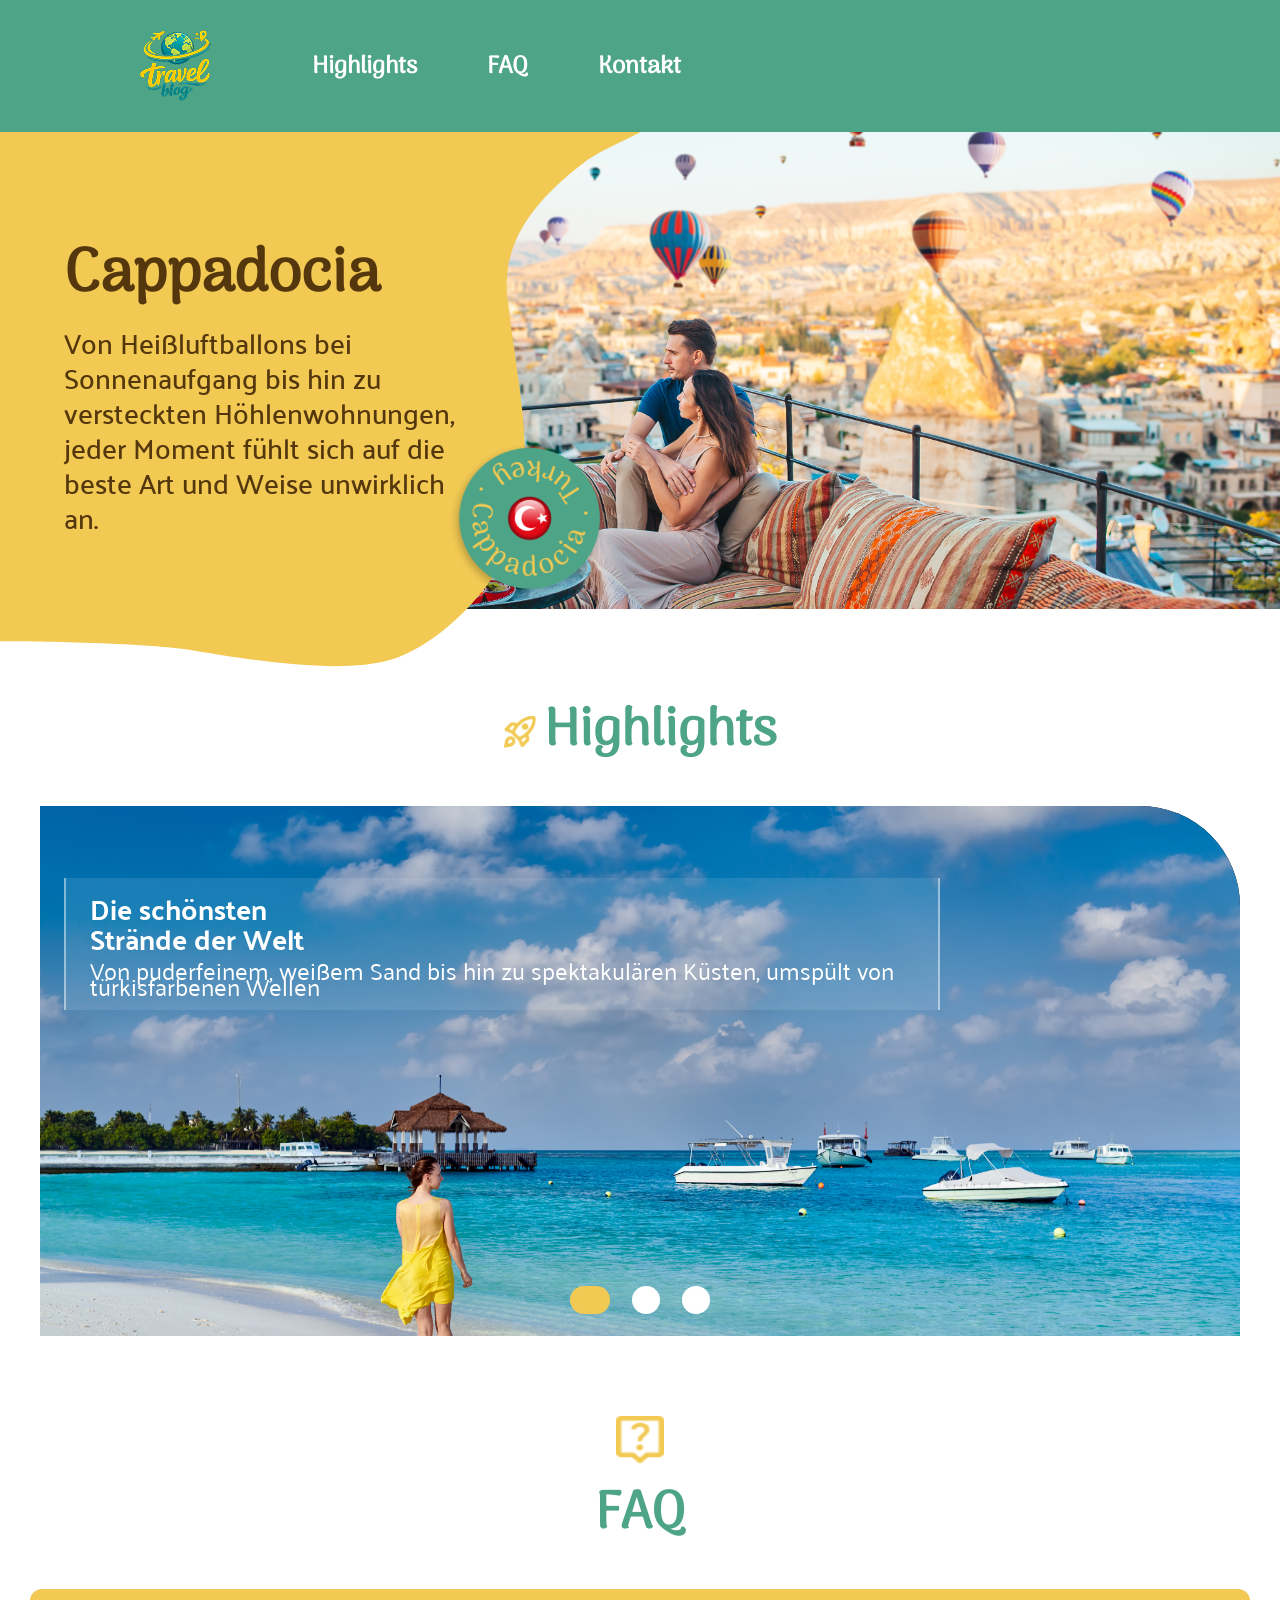
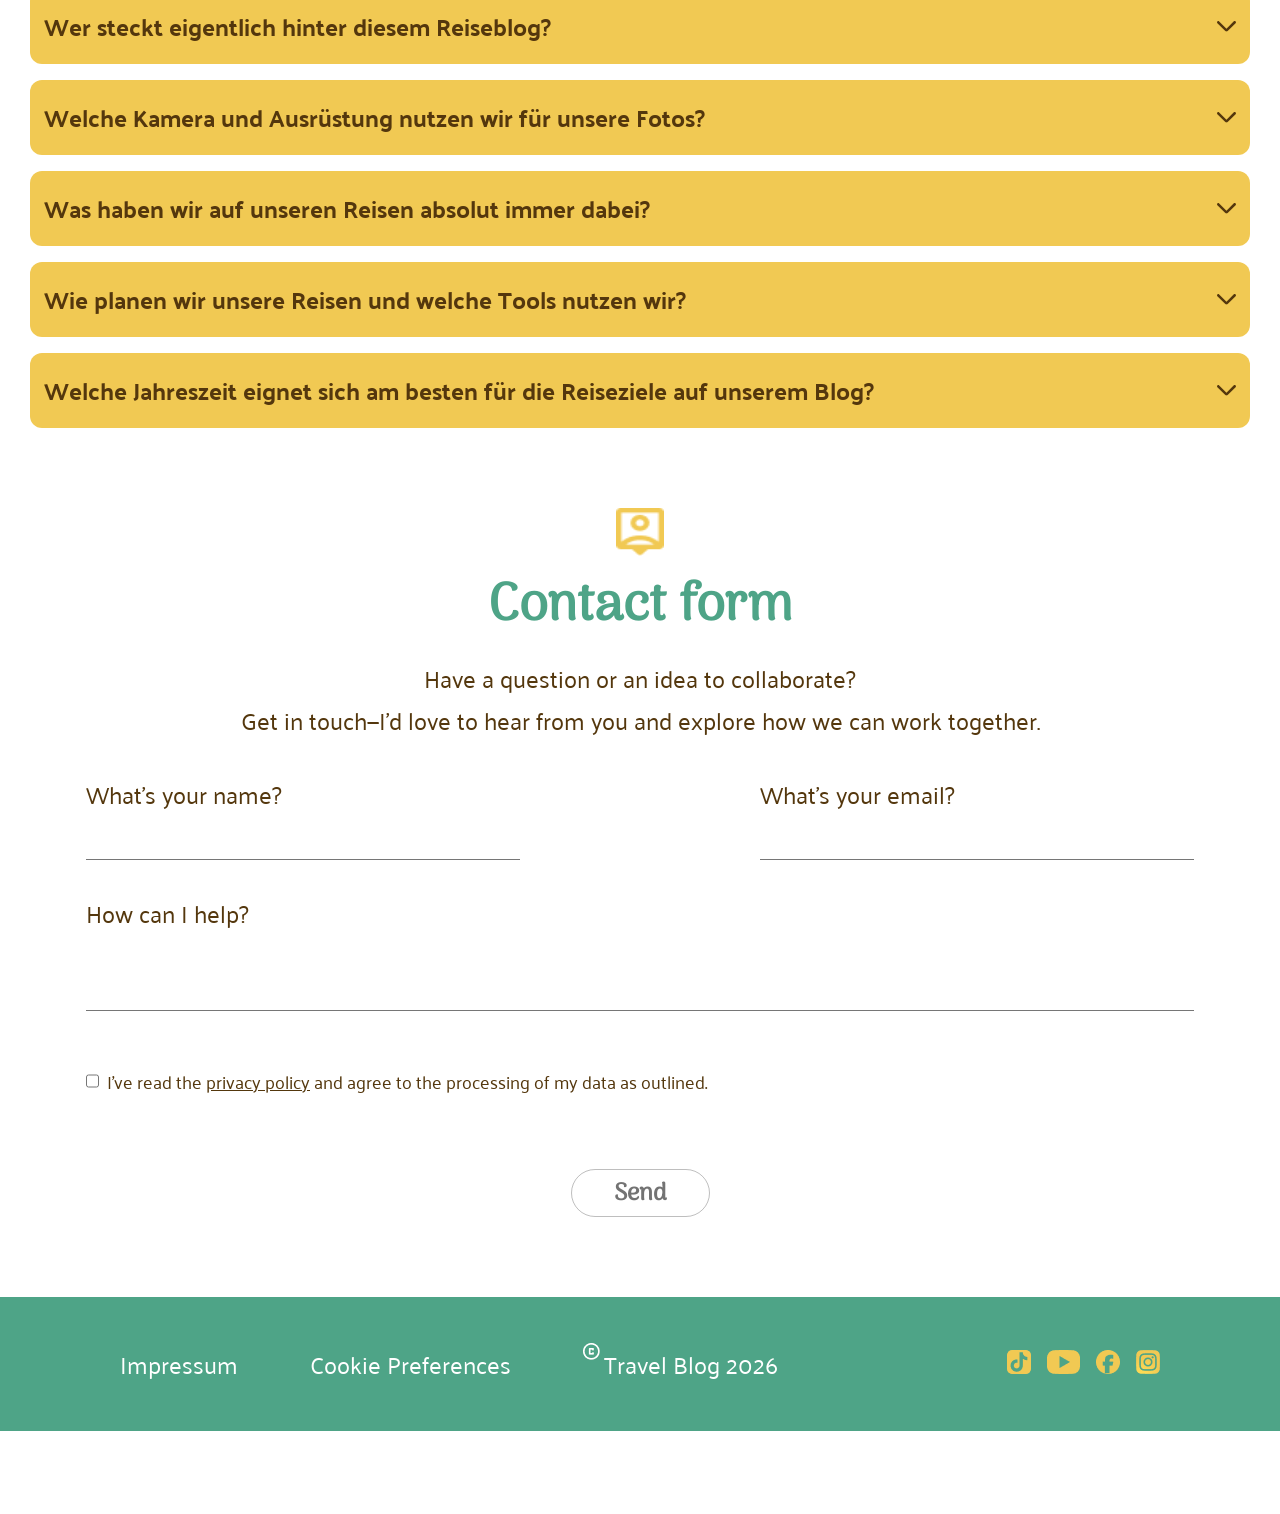
==== html/index.html @ 1828c430 "refactor footer impressum" ====
<!doctype html>
<html lang="de">
    <head>
        <meta charset="UTF-8" />
        <meta name="viewport" content="width=device-width, initial-scale=1.0" />
        <title>Reiseblog</title>
        <link
            rel="shortcut icon"
            href="../assets/icons/logo.png"
            type="image/x-icon"
        />
        <link rel="stylesheet" href="../css/variablen.css" />
        <link rel="stylesheet" href="../css/fonts.css" />
        <link rel="stylesheet" href="../css/landingpage/header.css" />
        <link rel="stylesheet" href="../css/landingpage/landingscreen.css" />
        <link rel="stylesheet" href="../css/landingpage/highlights.css" />
        <link rel="stylesheet" href="../css/landingpage/faq.css" />
        <link rel="stylesheet" href="../css/landingpage/conatctform.css" />
        <link rel="stylesheet" href="../css/landingpage/footer.css" />
        <link rel="stylesheet" href="../css/navbar.css" />
        <link rel="stylesheet" href="../css/style.css" />
    </head>

    <body>
        <header id="header">
            <a href="./index.html"><img src="../assets/icons/logo.png" alt="Travel Blog Logo" /></a>
            <div class="nav-header">
                <ul>
                    <li>
                        <a class="nav-highlight" href="#highlights"
                            >Highlights</a
                        >
                        <img
                            class="hover-highlights"
                            src="../assets/icons/header/hover-highlights.svg"
                            alt="Hover Highlights"
                        />
                    </li>
                    <li>
                        <a class="nav-faq" href="#faqs">FAQ</a>
                        <img
                            class="hover-faq"
                            src="../assets/icons/header/hover-faq.svg"
                            alt="Hover FAQ"
                        />
                    </li>
                    <li>
                        <a class="nav-contact" href="#contactform">Kontakt</a>
                        <img
                            class="hover-contact"
                            src="../assets/icons/header/hover-contact.svg"
                            alt="Hover Contact"
                        />
                    </li>
                </ul>
            </div>
        </header>
        <section class="landing-section">
            <div class="hero-section">
                <div class="hero-text">
                    <h1>Cappadocia</h1>
                    <p>
                        Von Heißluftballons bei Sonnenaufgang bis hin zu
                        versteckten Höhlenwohnungen, jeder Moment fühlt sich auf
                        die beste Art und Weise unwirklich an.
                    </p>
                </div>
                <img
                    src="../assets/img/landingscreen/landingscreen-circle.png"
                    alt="Destination Circle"
                />
            </div>
        </section>
        <main class="content">
            <section class="highlights" id="highlights">
                <div class="highlights-h2">
                    <img
                        src="../assets/icons/h2-icons/h2-icon-rocket.png"
                        alt="rocket"
                    />
                    <h2>Highlights</h2>
                </div>
                <div class="slider-a">
                    <input
                        class="radio-button"
                        id="option1"
                        type="radio"
                        name="slider"
                        value="one"
                        checked
                    />
                    <input
                        class="radio-button"
                        type="radio"
                        name="slider"
                        value="two"
                    />
                    <input
                        class="radio-button"
                        type="radio"
                        name="slider"
                        value="three"
                    />

                    <div class="slider-a-wrapper">
                        <a
                            class="slider-a-element element-one"
                            href="./moritz-blog.html"
                        >
                            <div class="slide-content">
                                <h3>
                                    Die schönsten <br />
                                    Strände der Welt
                                </h3>
                                <p>
                                    Von puderfeinem, weißem Sand bis hin zu
                                    spektakulären Küsten, umspült von
                                    türkisfarbenen Wellen
                                </p>
                            </div>
                        </a>
                        <a
                            class="slider-a-element element-two"
                            href="./jeremy-blog.html"
                        >
                            <div class="slide-content">
                                <h3>Schlemmer Eldorado Osaka</h3>
                                <p>
                                    Von dampfenden Garküchen am Dotonbori-Kanal
                                    bis zur lockeren Herzlichkeit der Menschen
                                    in Kansai
                                </p>
                            </div>
                        </a>
                        <a
                            class="slider-a-element element-three"
                            href="./sophia-blog.html"
                        >
                            <div class="slide-content">
                                <h3>Megametropole Tokio</h3>
                                <p>
                                    Von neonbeleuchteten Wolkenkratzern bis zu
                                    stillen, alten Schreinen in grünen Parks.
                                </p>
                            </div>
                        </a>
                    </div>
                </div>
            </section>
            <section class="faq-section" id="faqs">
                <div class="headline">
                    <img
                        src="../assets/icons/h2-icons/h2-icon-faq.png"
                        alt="FAQ Icon"
                    />
                    <h2>FAQ</h2>
                </div>
                <div class="questions">
                    <details>
                        <summary>
                            <span>
                                Wer steckt eigentlich hinter diesem Reiseblog?
                            </span>
                            <img
                                src="../assets/icons/faq/faq_arrow.svg"
                                alt="arrow_down"
                            />
                        </summary>
                        <p>
                            Wir sind ein dreiköpfiges Team aus reisebegeisterten
                            Freunden. Auf diesem Blog teilen wir unsere
                            gemeinsamen Abenteuer, Erfahrungen und Geheimtipps
                            aus aller Welt mit euch.
                        </p>
                    </details>
                    <details>
                        <summary>
                            <span>
                                Welche Kamera und Ausrüstung nutzen wir für
                                unsere Fotos?
                            </span>
                            <img
                                src="../assets/icons/faq/faq_arrow.svg"
                                alt="arrow_down"
                            />
                        </summary>
                        <p>
                            Wir fotografieren meistens mit einer kompakten,
                            spiegellosen Systemkamera und unseren Smartphones.
                            Um Gewicht zu sparen, haben wir immer nur ein
                            leichtes Allround-Objektiv und ein flexibles
                            Reisestativ im Gepäck.
                        </p>
                    </details>
                    <details>
                        <summary>
                            <span>
                                Was haben wir auf unseren Reisen absolut immer
                                dabei?
                            </span>
                            <img
                                src="../assets/icons/faq/faq_arrow.svg"
                                alt="arrow_down"
                            />
                        </summary>
                        <p>
                            Neben unseren Pässen dürfen drei Dinge niemals
                            fehlen: Eine leistungsstarke Powerbank für lange
                            Tage, ein universeller Reiseadapter und natürlich
                            eine Trinkflasche.
                        </p>
                    </details>
                    <details>
                        <summary>
                            <span>
                                Wie planen wir unsere Reisen und welche Tools
                                nutzen wir?
                            </span>
                            <img
                                src="../assets/icons/faq/faq_arrow.svg"
                                alt="arrow_down"
                            />
                        </summary>
                        <p>
                            Die Routenplanung machen wir meistens kollaborativ
                            über digitale Karten wie Google My Maps. Für
                            Unterkünfte, Flüge und Transport nutzen wir Apps wie
                            Booking, Skyscanner und lokale ÖPNV-Planer, um
                            flexibel zu bleiben.
                        </p>
                    </details>
                    <details>
                        <summary>
                            <span>
                                Welche Jahreszeit eignet sich am besten für die
                                Reiseziele auf unserem Blog?
                            </span>
                            <img
                                src="../assets/icons/faq/faq_arrow.svg"
                                alt="arrow_down"
                            />
                        </summary>
                        <p>
                            Da wir am liebsten in der Nebensaison reisen,
                            empfehlen wir oft den Frühling oder Herbst. So
                            umgehen wir die extremen Touristenströme und das
                            Wetter ist meistens perfekt für Erkundungen zu Fuß.
                        </p>
                    </details>
                </div>
            </section>
            <section class="contactform" id="contactform">
                <div class="headline">
                    <img
                        src="../assets/icons/h2-icons/h2-icon-form.png"
                        alt="Form Icon"
                    />
                    <h2>Contact form</h2>
                    <p>Have a question or an idea to collaborate? <br>
                    Get in touch—I’d love to hear from you and explore how we can work together.</p>
                </div>
                <form action="../html/form-submit.html" class="contactform-form">
                    <div class="contactform-labelrow">
                        <div class="contactform-label-input">
                            <label class="contactform-label" for="name"
                                >What's your name?</label
                            >
                            <input
                                type="text"
                                id="name"
                                name="name"
                                class="contactform-input"
                            />
                        </div>
                        <div class="contactform-label-input">
                            <label class="contactform-label" for="email"
                                >What's your email?</label
                            >
                            <input
                                type="text"
                                id="email"
                                name="email"
                                class="contactform-input"
                            />
                        </div>
                    </div>
                    <label class="contactform-label" for="help"
                        >How can I help?</label
                    >
                    <input
                        type="text"
                        id="help"
                        name="help"
                        class="contactform-input"
                    />
                    <div class="contactform-privacypolicy">
                        <input type="checkbox" id="privacypolicy-check" />
                        <label for="checkprivacypolicy"
                            >I've read the
                            <a
                                href="https://de.wikipedia.org/wiki/Datenschutz-Grundverordnung"
                                >privacy policy</a
                            >
                            and agree to the processing of my data as
                            outlined.</label
                        >
                    </div>
                    <button type="submit">
                        <p>Send</p>
                    </button>
                </form>
            </section>
        </main>
        <footer>
            <div class="footer-text">
                <a href="./imprint.html">Impressum</a>
                <p>Cookie Preferences</p>
                <div>
                    <img
                        src="../assets/icons/footer/footer-copyright.png"
                        alt="copyright"
                    />
                    <p>Travel Blog 2026</p>
                </div>
            </div>
            <div class="footer-icons">
                <a href="https://www.tiktok.com" target="_blank">
                    <img
                        src="../assets/icons/footer/footer-tiktok.png"
                        alt="tiktok"
                    />
                </a>

                <a href="https://www.youtube.com" target="_blank">
                    <img
                        src="../assets/icons/footer/footer-youtube.png"
                        alt="youtube"
                    />
                </a>

                <a href="https://www.facebook.com" target="_blank">
                    <img
                        src="../assets/icons/footer/footer-facebook.png"
                        alt="facebook"
                    />
                </a>

                <a href="https://www.instagram.com" target="_blank">
                    <img
                        src="../assets/icons/footer/footer-Instagram.png"
                        alt="instagram"
                    />
                </a>
            </div>
        </footer>
        <nav>
            <a href="#header">
                <img src="../assets/icons/navbar/navbar-home.png" />
            </a>
            <a href="#highlights">
                <img src="../assets/icons/navbar/navbar-rocket_launch.png" />
            </a>
            <a href="#faqs">
                <img src="../assets/icons/navbar/navbar-help.png" />
            </a>
            <a href="#contactform">
                <img src="../assets/icons/navbar/navbar-contact.png" />
            </a>
        </nav>
    </body>
</html>
---- css/variablen.css ----
:root {
    --yellow: #f1c953;
    --green: rgba(78, 164, 135);
    --greentransparent: rgba(78, 164, 135, 0.2);
    --grey: #737373;

    --mainfontsize: clamp(16px, 2.2vw, 24px);
    --arima: "Arima";
    --pala: "Palanquin";
    --paladark: "Palanquin Dark";

    --hfontweight: 700;
    --h1fontsize: clamp(40px, 6vw, 64px);
    --h2fontsize: clamp(40px, 5vw, 52px);
}
---- css/fonts.css ----
/* arima-100 - latin */
@font-face {
  font-display: swap; /* Check https://developer.mozilla.org/en-US/docs/Web/CSS/@font-face/font-display for other options. */
  font-family: 'Arima';
  font-style: normal;
  font-weight: 100;
  src: url('../assets/fonts/neuefonts/arima-v7-latin-100.woff2') format('woff2'); /* Chrome 36+, Opera 23+, Firefox 39+, Safari 12+, iOS 10+ */
}

/* arima-200 - latin */
@font-face {
  font-display: swap; /* Check https://developer.mozilla.org/en-US/docs/Web/CSS/@font-face/font-display for other options. */
  font-family: 'Arima';
  font-style: normal;
  font-weight: 200;
  src: url('../assets/fonts/neuefonts/arima-v7-latin-200.woff2') format('woff2'); /* Chrome 36+, Opera 23+, Firefox 39+, Safari 12+, iOS 10+ */
}

/* arima-300 - latin */
@font-face {
  font-display: swap; /* Check https://developer.mozilla.org/en-US/docs/Web/CSS/@font-face/font-display for other options. */
  font-family: 'Arima';
  font-style: normal;
  font-weight: 300;
  src: url('../assets/fonts/neuefonts/arima-v7-latin-300.woff2') format('woff2'); /* Chrome 36+, Opera 23+, Firefox 39+, Safari 12+, iOS 10+ */
}

/* arima-regular - latin */
@font-face {
  font-display: swap; /* Check https://developer.mozilla.org/en-US/docs/Web/CSS/@font-face/font-display for other options. */
  font-family: 'Arima';
  font-style: normal;
  font-weight: 400;
  src: url('../assets/fonts/neuefonts/arima-v7-latin-regular.woff2') format('woff2'); /* Chrome 36+, Opera 23+, Firefox 39+, Safari 12+, iOS 10+ */
}

/* arima-500 - latin */
@font-face {
  font-display: swap; /* Check https://developer.mozilla.org/en-US/docs/Web/CSS/@font-face/font-display for other options. */
  font-family: 'Arima', sans-serif;
  font-style: normal;
  font-weight: 500;
  src: url('../assets/fonts/neuefonts/arima-v7-latin-500.woff2') format('woff2'); /* Chrome 36+, Opera 23+, Firefox 39+, Safari 12+, iOS 10+ */
}

/* arima-600 - latin */
@font-face {
  font-display: swap; /* Check https://developer.mozilla.org/en-US/docs/Web/CSS/@font-face/font-display for other options. */
  font-family: 'Arima', sans-serif;
  font-style: normal;
  font-weight: 600;
  src: url('../assets/fonts/neuefonts/arima-v7-latin-600.woff2') format('woff2'); /* Chrome 36+, Opera 23+, Firefox 39+, Safari 12+, iOS 10+ */
}

/* arima-700 - latin */
@font-face {
  font-display: swap; /* Check https://developer.mozilla.org/en-US/docs/Web/CSS/@font-face/font-display for other options. */
  font-family: 'Arima', sans-serif;
  font-style: normal;
  font-weight: 700;
  src: url('../assets/fonts/neuefonts/arima-v7-latin-700.woff2') format('woff2'); /* Chrome 36+, Opera 23+, Firefox 39+, Safari 12+, iOS 10+ */
}

/* palanquin-100 - latin */
@font-face {
  font-display: swap; /* Check https://developer.mozilla.org/en-US/docs/Web/CSS/@font-face/font-display for other options. */
  font-family: 'Palanquin';
  font-style: normal;
  font-weight: 100;
  src: url('../assets/fonts/neuefonts/palanquin-v17-latin-100.woff2') format('woff2'); /* Chrome 36+, Opera 23+, Firefox 39+, Safari 12+, iOS 10+ */
}
/* palanquin-200 - latin */
@font-face {
  font-display: swap; /* Check https://developer.mozilla.org/en-US/docs/Web/CSS/@font-face/font-display for other options. */
  font-family: 'Palanquin';
  font-style: normal;
  font-weight: 200;
  src: url('../assets/fonts/neuefonts/palanquin-v17-latin-200.woff2') format('woff2'); /* Chrome 36+, Opera 23+, Firefox 39+, Safari 12+, iOS 10+ */
}
/* palanquin-300 - latin */
@font-face {
  font-display: swap; /* Check https://developer.mozilla.org/en-US/docs/Web/CSS/@font-face/font-display for other options. */
  font-family: 'Palanquin';
  font-style: normal;
  font-weight: 300;
  src: url('../assets/fonts/neuefonts/palanquin-v17-latin-300.woff2') format('woff2'); /* Chrome 36+, Opera 23+, Firefox 39+, Safari 12+, iOS 10+ */
}
/* palanquin-regular - latin */
@font-face {
  font-display: swap; /* Check https://developer.mozilla.org/en-US/docs/Web/CSS/@font-face/font-display for other options. */
  font-family: 'Palanquin';
  font-style: normal;
  font-weight: 400;
  src: url('../assets/fonts/neuefonts/palanquin-v17-latin-regular.woff2') format('woff2'); /* Chrome 36+, Opera 23+, Firefox 39+, Safari 12+, iOS 10+ */
}
/* palanquin-500 - latin */
@font-face {
  font-display: swap; /* Check https://developer.mozilla.org/en-US/docs/Web/CSS/@font-face/font-display for other options. */
  font-family: 'Palanquin';
  font-style: normal;
  font-weight: 500;
  src: url('../assets/fonts/neuefonts/palanquin-v17-latin-500.woff2') format('woff2'); /* Chrome 36+, Opera 23+, Firefox 39+, Safari 12+, iOS 10+ */
}
/* palanquin-600 - latin */
@font-face {
  font-display: swap; /* Check https://developer.mozilla.org/en-US/docs/Web/CSS/@font-face/font-display for other options. */
  font-family: 'Palanquin';
  font-style: normal;
  font-weight: 600;
  src: url('../assets/fonts/neuefonts/palanquin-v17-latin-600.woff2') format('woff2'); /* Chrome 36+, Opera 23+, Firefox 39+, Safari 12+, iOS 10+ */
}
/* palanquin-700 - latin */
@font-face {
  font-display: swap; /* Check https://developer.mozilla.org/en-US/docs/Web/CSS/@font-face/font-display for other options. */
  font-family: 'Palanquin';
  font-style: normal;
  font-weight: 700;
  src: url('../assets/fonts/neuefonts/palanquin-v17-latin-700.woff2') format('woff2'); /* Chrome 36+, Opera 23+, Firefox 39+, Safari 12+, iOS 10+ */
}

/* palanquin-dark-regular - latin */
@font-face {
  font-display: swap; /* Check https://developer.mozilla.org/en-US/docs/Web/CSS/@font-face/font-display for other options. */
  font-family: 'Palanquin Dark';
  font-style: normal;
  font-weight: 400;
  src: url('../assets/fonts/neuefonts/palanquin-dark-v17-latin-regular.woff2') format('woff2'); /* Chrome 36+, Opera 23+, Firefox 39+, Safari 12+, iOS 10+ */
}
/* palanquin-dark-500 - latin */
@font-face {
  font-display: swap; /* Check https://developer.mozilla.org/en-US/docs/Web/CSS/@font-face/font-display for other options. */
  font-family: 'Palanquin Dark';
  font-style: normal;
  font-weight: 500;
  src: url('../assets/fonts/neuefonts/palanquin-dark-v17-latin-500.woff2') format('woff2'); /* Chrome 36+, Opera 23+, Firefox 39+, Safari 12+, iOS 10+ */
}
/* palanquin-dark-600 - latin */
@font-face {
  font-display: swap; /* Check https://developer.mozilla.org/en-US/docs/Web/CSS/@font-face/font-display for other options. */
  font-family: 'Palanquin Dark';
  font-style: normal;
  font-weight: 600;
  src: url('../assets/fonts/neuefonts/palanquin-dark-v17-latin-600.woff2') format('woff2'); /* Chrome 36+, Opera 23+, Firefox 39+, Safari 12+, iOS 10+ */
}
/* palanquin-dark-700 - latin */
@font-face {
  font-display: swap; /* Check https://developer.mozilla.org/en-US/docs/Web/CSS/@font-face/font-display for other options. */
  font-family: 'Palanquin Dark';
  font-style: normal;
  font-weight: 700;
  src: url('../assets/fonts/neuefonts/palanquin-dark-v17-latin-700.woff2') format('woff2'); /* Chrome 36+, Opera 23+, Firefox 39+, Safari 12+, iOS 10+ */
}
---- css/landingpage/header.css ----
header {
    background-color: rgba(78, 164, 135, 1);

    display: flex;
    justify-content: flex-start;
    gap: 100px;

    width: 100%;
    padding: 30px 140px;
}

header > a {
    display: contents;
}

header > img {
    width: 56px;
}

header ul {
    display: flex;
    gap: 70px;

    list-style: none;
    padding-inline-start: 0;
}

header li {
    display: flex;
    flex-direction: column;
}

header li img {
    opacity: 1;
}

.hover-highlights {
    width: 120px;
    opacity: 0;

    position: absolute;
    top: 35px;
}

.hover-faq {
    width: 60px;
    opacity: 0;

    position: absolute;
    top: 42px;
    left: 170px;
}

.hover-contact {
    width: 100px;
    opacity: 0;

    position: absolute;
    top: 38px;
    left: 280px;
}

.nav-header {
    display: flex;
    align-items: center;
    position: relative;
}

header a {
    text-decoration: none;
    font-family: var(--arima);
    font-weight: 700;
    color: white;
    font-size: 24px;
    z-index: 2;

    line-height: unset;
}

header a:active {
    color: var(--yellow);
}

header a:hover ~ img {
    opacity: 1;
}

@media screen and (min-width: 769px) {
    header img {
        width: 72px;
    }
}

@media screen and (min-width: 769px) and (max-width: 1279px) {
    header {
        padding: 20px 80px;
    }

    header img {
        width: 64px;
    }

    header a {
        font-size: 22px;
    }

    .hover-highlights {
        width: 110px;
        top: 32px;
    }

    .hover-faq {
        width: 50px;

        top: 39px;
        left: 164px;
    }

    .hover-contact {
        width: 90px;

        top: 36px;
        left: 270px;
    }
}

@media screen and (max-width: 768px) {
    .nav-header {
        display: none;
    }

    header {
        justify-content: center;

        padding: 10px 40px;
    }
}

@media screen and (min-width: 1440px) {
    header {
        padding: 30px max(140px, calc(50% - 720px));
    }
}
---- css/landingpage/landingscreen.css ----
.landing-section {
    height: calc(100dvh - 76px);
    background-image: url(../../assets/img/landingscreen/landingscreen-background-full.jpg);

    background-position: 40% center;
    background-repeat: no-repeat;
    background-size: cover;

    position: relative;
}

.hero-section {
    background-image: url(../../assets/img/landingscreen/landingscreen-background-yellow.png);

    height: calc(100dvh - 76px);
    background-position: left top;
    background-repeat: no-repeat;
    background-size: 60% 60%;
}

.hero-section > img {
    width: 160px;

    position: absolute;
    top: 30%;
    left: 15%;

    animation: circle-rotate 8s linear infinite;
}

.hero-text {
    width: 400px;

    position: absolute;
    top: 20%;
    left: 5%;
}

.hero-text h1 {
    font-size: 60px;
    font-family: var(--arima);
}

.hero-text p {
    font-size: 28px;
    font-weight: 500;
    line-height: 35px;
}

@media screen and (max-width: 999px) {
    .hero-text {
        display: none;
    }
}

@media screen and (min-width: 400px) and (max-width: 500px) {
    .hero-section {
        background-size: 50% 70%;
    }
}

@media screen and (min-width: 501px) and (max-width: 768px) {
    .hero-section {
        background-size: 50% 80%;
    }

    .hero-section > img {
        left: 25%;
        top: 40%;
    }
}

@media screen and (min-width: 769px) and (max-width: 1279px) {
    .landing-section {
        height: calc(100dvh - 104px);
    }

    .hero-section {
        background-size: 50% 90%;
        height: calc(100dvh - 104px);
    }

    .hero-section > img {
        top: 50%;
        left: 30%;
    }
}

@media screen and (min-width: 1000px) and (max-width: 1279px) {
    .hero-text {
        top: 15%;
        left: 3%;
        scale: 0.9;
        width: 300px;
    }
}

@media screen and (min-width: 1280px) {
    .landing-section {
        height: 53dvh;
    }

    .hero-section {
        height: calc(100dvh - 132px);
        background-image: url(../../assets/img/landingscreen/landingscreen-yellow-desktop.svg);
        background-size: 50%;
    }

    .hero-section > img {
        top: 65%;
        left: 35%;
    }
}

@media screen and (min-width: 1401px) {
    .landing-section {
        height: 58dvh;
    }
}

@media screen and (min-width: 1440px) {
    .landing-section {
        margin: 0px max(0px, calc(50% - 720px));
        height: 565px;
    }

    .hero-text {
        top: 115px;
    }

    .hero-section > img {
        top: 370px;
    }
}

@keyframes circle-rotate {
    from {rotate: 0deg;}
    to {rotate: 360deg;}
}
---- css/landingpage/highlights.css ----
.highlights {
  display: flex;
  flex-direction: column;
  justify-content: center;
  align-items: center;

  gap: 32px;
}

.highlights-h2 {
  display: flex;
  justify-content: center;
  align-items: center;

  gap: 8px;
}

.highlights h2 {
  color: var(--green);
  font-family: var(--arima);
  font-size: var(--h2fontsize);
  font-weight: var(--hfontweight);
}

.highlights-h2 img {
  height: 32px;
}

.slider-a {
  position: relative;

  background-color: black;

  width: 330px;
  height: 530px;
  object-fit: cover;

  display: flex;
  justify-content: center;
  align-items: flex-end;

  border-radius: 0 100px 0 0;
  gap: 22px;

  overflow: hidden;
}

.slider-a > input {
  appearance: none;

  background-color: rgba(255, 255, 255, 1);

  height: 28px;
  width: 28px;

  border-radius: 28px;

  cursor: pointer;
}

.slider-a > input:checked {
  appearance: none;

  background-color: rgba(241, 201, 83, 1);

  border-radius: 20px;
  height: 28px;
  width: 40px;

  cursor: pointer;
}

.radio-button {
  height: 28px;
  width: 28px;

  margin-bottom: 22px;
}

.slider-a input {
  z-index: 2;
}

.slider-a-wrapper {
  z-index: 1;

  width: 300%;
  height: 100%;

  position: absolute;
  display: flex;

  transition: all 1s ease-in-out;
}

.slider-a-wrapper a {
  text-decoration: none;
}

.slider-a-element {
  width: calc(100% / 3);
  height: 100%;
}

.slider-a input[value="one"]:checked ~ .slider-a-wrapper {
  transform: translateX(calc(100% / 3));
}

.slider-a input[value="two"]:checked ~ .slider-a-wrapper {
  transform: translateX(0);
}

.slider-a input[value="three"]:checked ~ .slider-a-wrapper {
  transform: translateX(calc(-100% / 3));
}

.element-one {
  background-image: url(../../assets/img/highlights/content-highlights-carousel-beach.jpg);
  background-size: cover;
  background-repeat: no-repeat;
  background-position: center;
}

.element-two {
  background-image: url(../../assets/img/highlights/content-highlights-carousel-osaka.jpg);
  background-size: cover;
  background-repeat: no-repeat;
  background-position: center;
}

.element-three {
  background-image: url(../../assets/img/highlights/content-highlights-carousel-mount.jpg);
  background-size: cover;
  background-repeat: no-repeat;
  background-position: center;
}

.slide-content {
  border-left: 2px solid rgba(255, 255, 255, 0.45);
  border-right: 2px solid rgba(255, 255, 255, 0.45);
  background-color: rgba(255, 255, 255, 0.1);

  display: flex;
  flex-direction: column;

  margin: 93px 16px 0 16px;
  padding: 16px;

  gap: 8px;
}

.slide-content p {
  color: rgba(255, 255, 255, 1);
  line-height: 16px;
}

.slide-content h3 {
  color: rgba(255, 255, 255, 1);
  font-size: 28px;
  line-height: 30px;
}

@media screen and (min-width: 1440px) {
  .slider-a {
    width: 1200px;
    height: 530px;
  }

  .slide-content {
    padding: 16px 24px;
    margin: 72px 300px 24px 24px;
  }
}

@media screen and (min-width: 1280px) and (max-width: 1439px) {
  .slider-a {
    width: 1200px;
    height: 530px;
  }

  .slide-content {
    padding: 16px 24px;
    margin: 72px 300px 24px 24px;
  }
}

@media screen and (min-width: 769px) and (max-width: 1279px) {
  .slider-a {
    width: 700px;
    height: 530px;
  }

  .slide-content {
    padding: 16px 24px;
    margin: 72px 200px 24px 24px;
  }
}

@media screen and (min-width: 376px) and (max-width: 768px) {
}

@media screen and (max-width: 375px) {
  .slider-a {
    width: 304px;
    height: 530px;
  }
}
---- css/landingpage/faq.css ----
html {
    interpolate-size: allow-keywords;
}

.questions {
    display: flex;
    flex-direction: column;

    gap: 16px;
}

details {
    background-color: var(--yellow);
    border-radius: 12px;

    padding: 16px 14px;
}

summary {
    list-style: none;

    display: flex;
    justify-content: space-between;
    gap: 8px;
}

summary > span {
    font-weight: 700;
}

details[open] summary {
    padding-bottom: 8px;
}

summary img {
    transition: 0.5s ease;
}

details[open] summary img {
    transform: rotate(-180deg);
}

details > p {
    background-color: white;
    border-radius: 5px;
    padding: 4px 10px;
    line-height: 30px;
}

details::details-content {
    height: 0;
    overflow: hidden;
    transition:
        height 0.5s ease,
        content-visibility 0.5s ease allow-discrete;
}
details[open]::details-content {
    height: auto;
}
---- css/landingpage/conatctform.css ----
.contactform{
    width: 100%;
    display: flex;
    flex-direction: column;
    justify-content: center;
    align-items: center;
}

.headline{
    display: flex;
    flex-direction: column;
    align-items: center;
}
.headline p{
    text-align: center;
    display: none;
}

.contactform-labelrow{
    display: flex;
    flex-direction: row;
    justify-content: space-between;
}

.contactform-label-input{
    display: flex;
    flex-direction: column;
}

.contactform-form{
    width: 100%;
    display: flex;
    flex-direction: column;
    gap: 32px;
}
.contactform-form label{
    font-size: 24px;
}
.contactform-form input{
    
    border-width: 0;
    border-bottom-width: 1px;
    border-style: solid;
}
.contactform-form > button{
    background-color: #30303000;
    margin-top: 40px;
    width: 139px;
    height: 48px;
    border-radius: 25px;
    border-color: #30303050;
    border-width: 1px;
    border-style: solid;
    align-self: center;
}
.contactform-form > button > p{
    font-size: 24px;
    font-family: var(--arima);
    font-weight: 700;
    color: var(--grey);
    letter-spacing: 5%;
}


.contactform-privacypolicy{
    margin-top: 22px;
    display: flex;
    flex-direction: row;
    align-self: flex-start;
    gap: 8px;
}
.contactform-privacypolicy label{
    font-size: 15px;
}


@media screen and (min-width: 1280px) {
    .contactform{
        padding-inline: 56px;
    }
    .headline p{
        display: flex;
    }
    .contactform-privacypolicy label{
        font-size: 18px;
    }
    .contactform-privacypolicy a{
        font-size: 18px;
    }
}

@media screen and (min-width: 769px) and (max-width: 1279px) {
    .contactform{
        padding-inline: 56px;
    }
    .headline p{
        display: flex;
    }
    .contactform-privacypolicy label{
        font-size: 18px;
    }
    .contactform-privacypolicy a{
        font-size: 18px;
    }
}

@media screen and (min-width: 320px) and (max-width: 769px) {
    .contactform-labelrow{
    display: flex;
    flex-direction: column;
    gap: 32px;
    }
}

@media screen and (max-width: 319px) {
    
}
---- css/landingpage/footer.css ----
footer {
  background-color: var(--green);
  height: 134px;
  width: 100%;
  padding: 30px 24px;
  margin-bottom: calc(35px + 24px + 24px);

  display: flex;
  justify-content: space-evenly;
  align-items: flex-end;
}

footer p {
  color: rgba(255, 255, 255, 1);
  font-size: var(--mainfontsize);
}

footer a {
  color: rgba(255, 255, 255, 1);
  text-decoration: none;
  font-size: var(--mainfontsize);
}

.footer-text div {
  display: flex;

  gap: 4px;
}

.footer-text img {
  height: 16.5px;
  width: 16.5px;
}

.footer-icons {
  display: flex;
  justify-content: center;
  align-items: flex-end;

  gap: 16px;
}

@media screen and (min-width: 1440px) {
  footer {
    justify-content: space-between;
    align-items: center;

    padding: 48px max(160px, calc(50% - 720px));
  }

  .footer-text {
    display: flex;
    gap: 72px;
  }
}

@media screen and (min-width: 1280px) and (max-width: 1439px) {
  footer {
    justify-content: space-between;
    align-items: center;

    padding: 60px 120px;
  }

  .footer-text {
    display: flex;
    gap: 72px;
  }
}

@media screen and (min-width: 769px) and (max-width: 1279px) {
  footer {
    justify-content: space-between;
    align-items: center;
  }

  .footer-text {
    display: flex;
    gap: 72px;
  }
}

@media screen and (min-width: 376px) and (max-width: 768px) {
  footer {
    padding: 16px 16px;
  }

}

@media screen and (max-width: 375px) {
  footer {
    padding: 16px 4px;
  }
}
---- css/navbar.css ----
nav{
    background-color: var(--yellow);
    padding: 24px max(calc(50% - 720px), 25px);
    position: fixed;
    bottom: 0;
    width: 100%;
    z-index: 1000;

    display: flex;
    flex-direction: row;
    align-items: center;
    justify-content: space-between;

}
nav > a > img{
    width: 35px;
    height: 35px;
}

@media screen and (min-width: 1280px) {
    nav{
        display:none;
    }
}

@media screen and (min-width: 769px) and (max-width: 1279px) {
    nav{
        display:none;
    }
}

@media screen and (min-width: 320px) and (max-width: 769px) {
    
}

@media screen and (max-width: 319px) {
    
}
---- css/style.css ----
* {
    margin: 0;
    box-sizing: border-box;
    scroll-behavior: smooth;
    scroll-padding-top: 20px;

    color: #54370d;
    font-size: var(--mainfontsize);
    font-family: var(--pala);}

.content {
    padding: 80px max(calc(50% - 720px), 30px);

    display: flex;
    flex-direction: column;
    justify-content: center;
    gap: 80px;
}

.headline {
    display: flex;
    justify-content: center;
    align-items: center;
    gap: 8px;

    padding-bottom: 32px;
}

.headline > img {
    width: 40px;
    height: 40px;
}

.headline > h2 {
    font-size: var(--h2fontsize);
    color: var(--green);
    font-family: var(--arima);
    font-weight: var(--hfontweight);
}

@media screen and (min-width: 769px) and (max-width: 1440px) {
    .headline > img {
        width: 48px;
        height: 48px;
    }
}
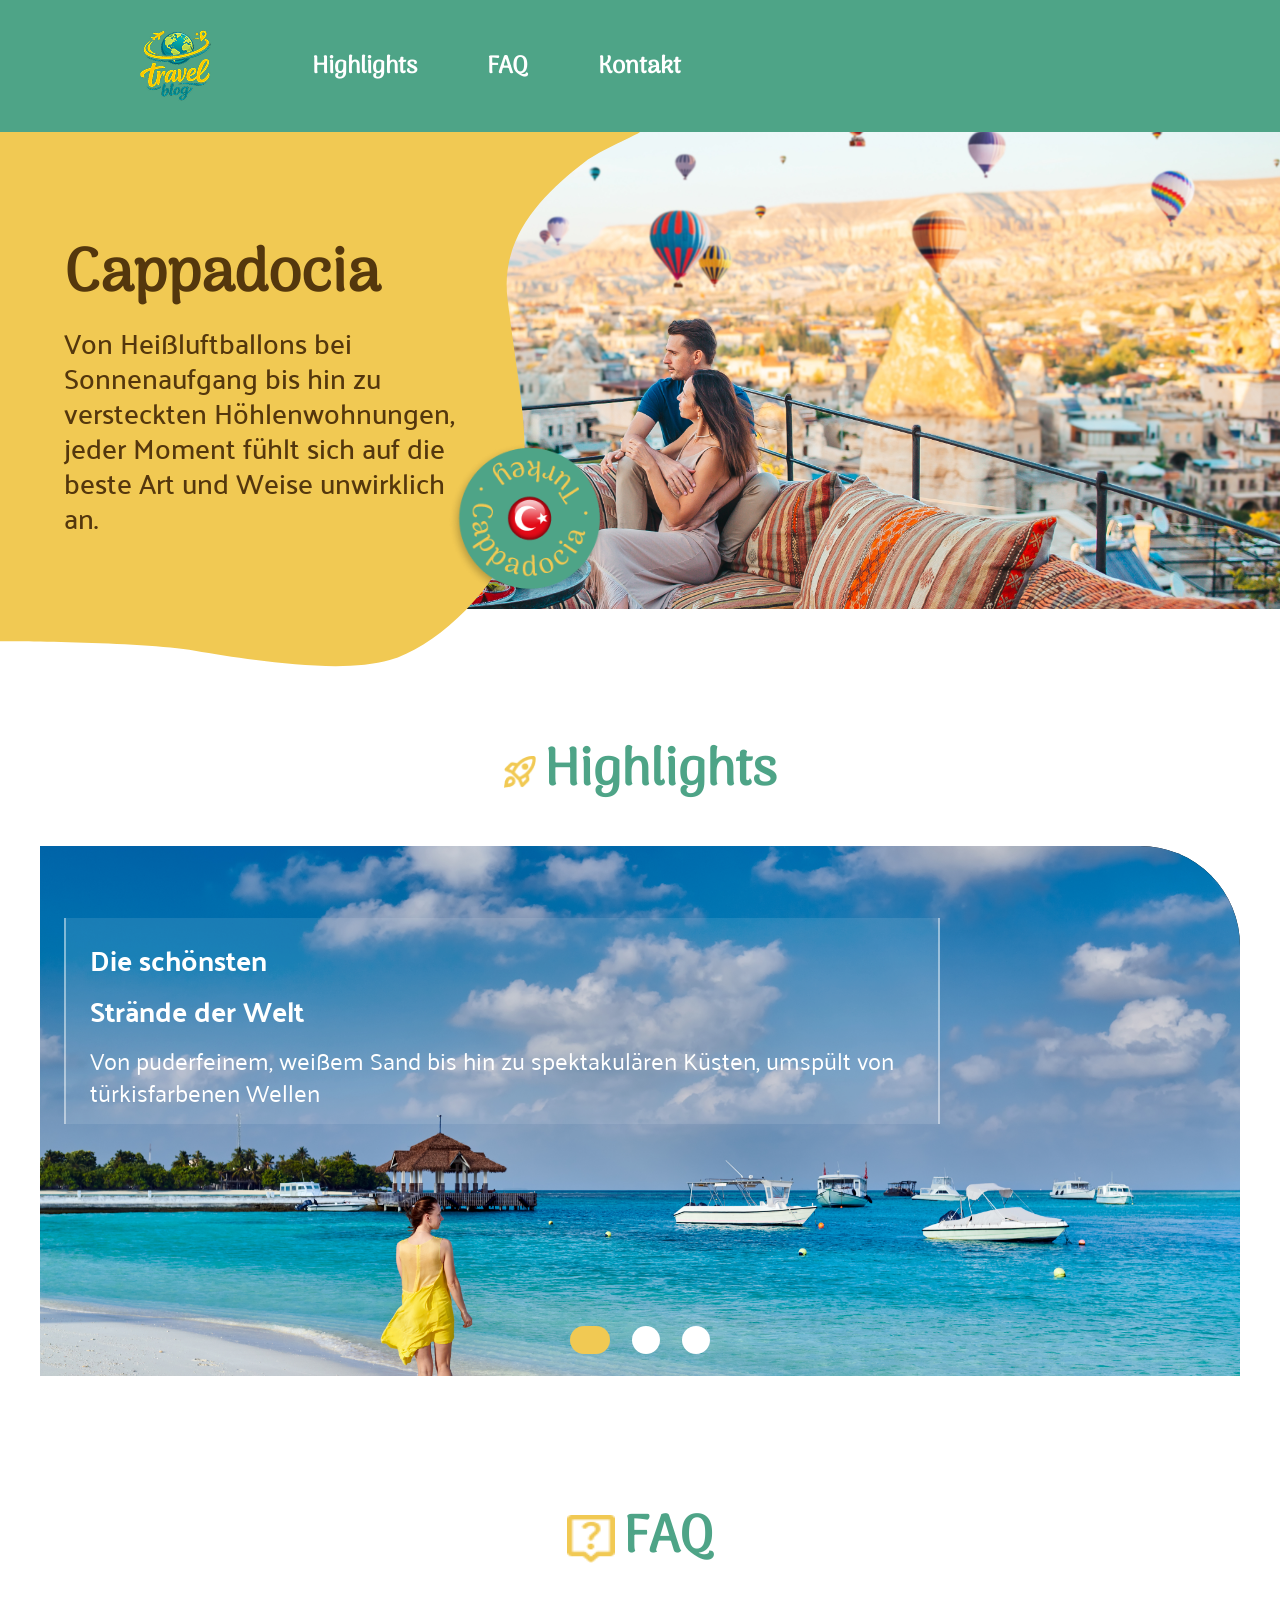
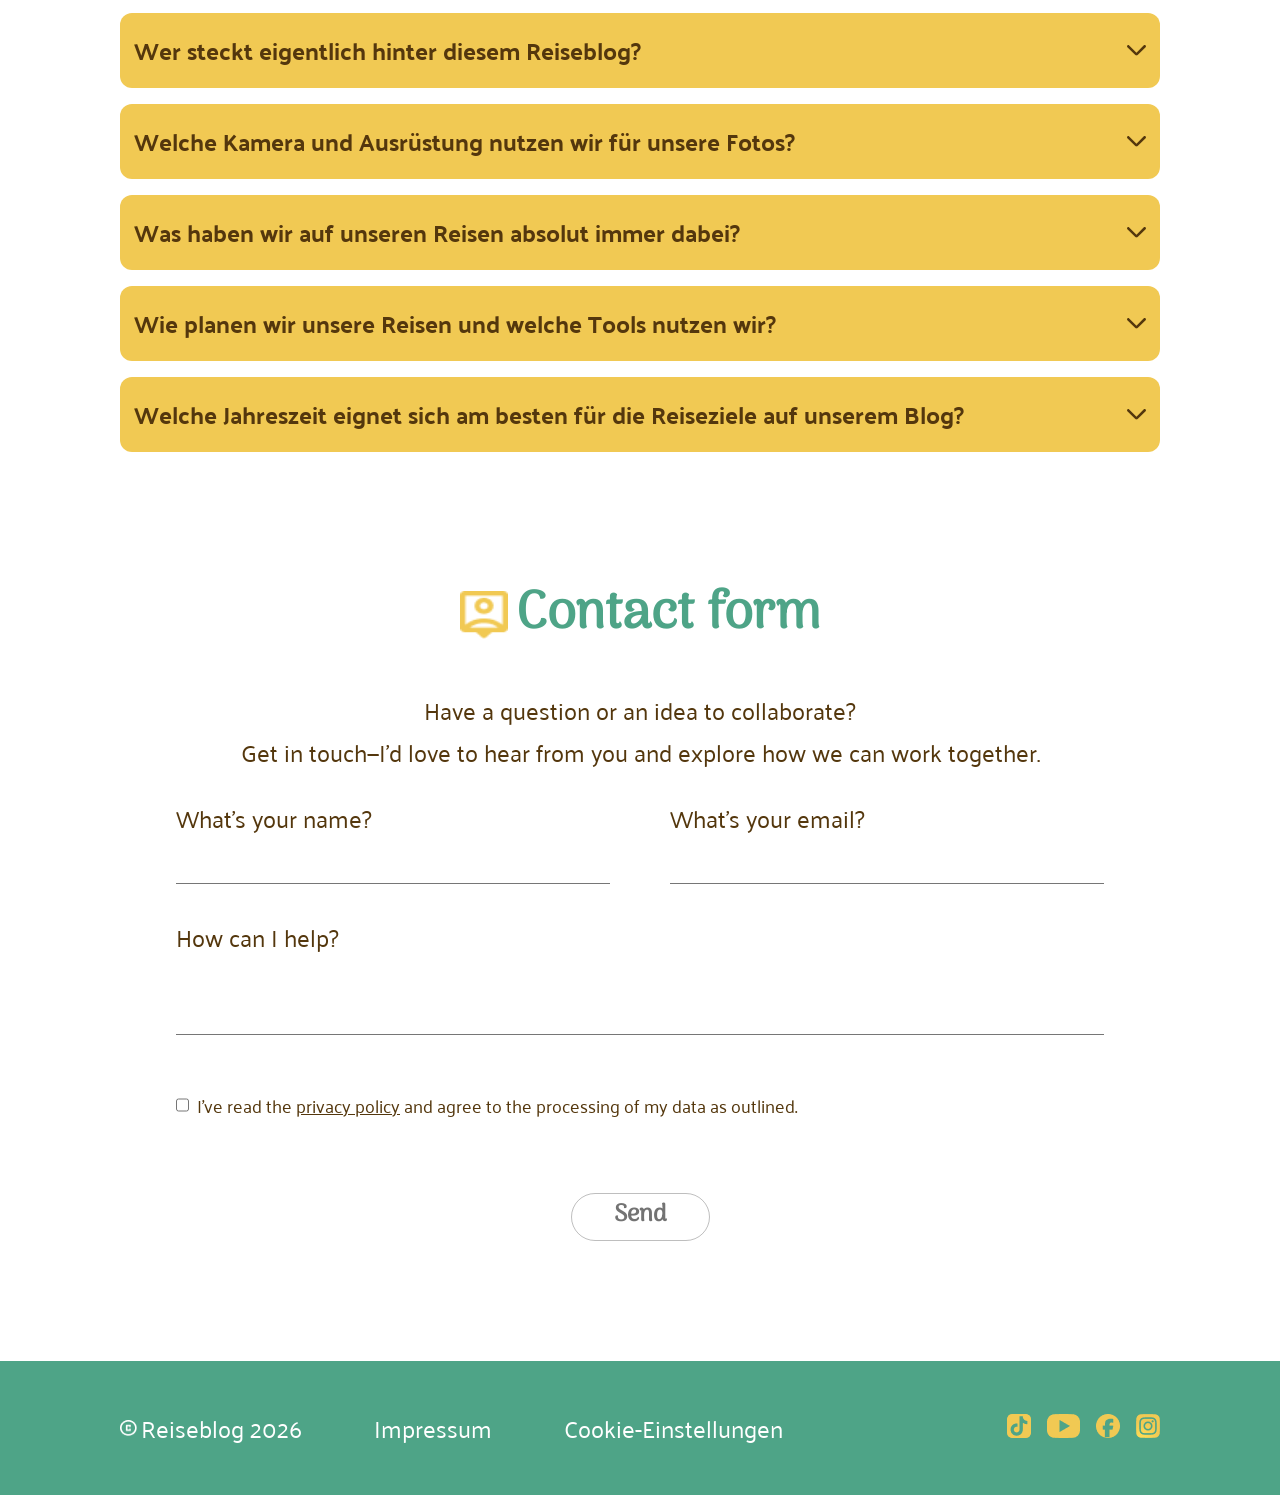
==== commit 12e64542: "refactor: small design changes in paddings, headlines, margins, and footer appearance" ====
--- a/html/index.html
+++ b/html/index.html
@@ -23,7 +23,9 @@
 
     <body>
         <header id="header">
-            <a href="./index.html"><img src="../assets/icons/logo.png" alt="Travel Blog Logo" /></a>
+            <a href="./index.html"
+                ><img src="../assets/icons/logo.png" alt="Travel Blog Logo"
+            /></a>
             <div class="nav-header">
                 <ul>
                     <li>
@@ -256,10 +258,16 @@
                         alt="Form Icon"
                     />
                     <h2>Contact form</h2>
-                    <p>Have a question or an idea to collaborate? <br>
-                    Get in touch—I’d love to hear from you and explore how we can work together.</p>
-                </div>
-                <form action="../html/form-submit.html" class="contactform-form">
+                </div>
+                <p>
+                    Have a question or an idea to collaborate? <br />
+                    Get in touch—I’d love to hear from you and explore how we
+                    can work together.
+                </p>
+                <form
+                    action="../html/form-submit.html"
+                    class="contactform-form"
+                >
                     <div class="contactform-labelrow">
                         <div class="contactform-label-input">
                             <label class="contactform-label" for="name"
@@ -313,15 +321,15 @@
         </main>
         <footer>
             <div class="footer-text">
-                <a href="./imprint.html">Impressum</a>
-                <p>Cookie Preferences</p>
                 <div>
                     <img
                         src="../assets/icons/footer/footer-copyright.png"
                         alt="copyright"
                     />
-                    <p>Travel Blog 2026</p>
-                </div>
+                    <p>Reiseblog 2026</p>
+                </div>
+                <a href="./imprint.html">Impressum</a>
+                <p>Cookie-Einstellungen</p>
             </div>
             <div class="footer-icons">
                 <a href="https://www.tiktok.com" target="_blank">
--- a/css/landingpage/header.css
+++ b/css/landingpage/header.css
@@ -73,8 +73,6 @@
     color: white;
     font-size: 24px;
     z-index: 2;
-
-    line-height: unset;
 }
 
 header a:active {
--- a/css/landingpage/highlights.css
+++ b/css/landingpage/highlights.css
@@ -151,13 +151,13 @@
 
 .slide-content p {
   color: rgba(255, 255, 255, 1);
-  line-height: 16px;
+  line-height: clamp(16px, 3vw, 32px);
 }
 
 .slide-content h3 {
   color: rgba(255, 255, 255, 1);
   font-size: 28px;
-  line-height: 30px;
+  line-height: clamp(30px, 6vw, 60);
 }
 
 @media screen and (min-width: 1440px) {
--- a/css/landingpage/faq.css
+++ b/css/landingpage/faq.css
@@ -44,7 +44,6 @@
     background-color: white;
     border-radius: 5px;
     padding: 4px 10px;
-    line-height: 30px;
 }
 
 details::details-content {
--- a/css/landingpage/conatctform.css
+++ b/css/landingpage/conatctform.css
@@ -11,9 +11,9 @@
     flex-direction: column;
     align-items: center;
 }
-.headline p{
+.contactform p{
     text-align: center;
-    display: none;
+    padding-bottom: 24px;
 }
 
 .contactform-labelrow{
--- a/css/landingpage/footer.css
+++ b/css/landingpage/footer.css
@@ -23,6 +23,7 @@
 
 .footer-text div {
   display: flex;
+  align-items: center;
 
   gap: 4px;
 }
@@ -92,3 +93,9 @@
     padding: 16px 4px;
   }
 }
+
+@media screen and (min-width: 769px) {
+  footer {
+    margin-bottom: 0;
+  }
+}
--- a/css/style.css
+++ b/css/style.css
@@ -6,19 +6,21 @@
 
     color: #54370d;
     font-size: var(--mainfontsize);
-    font-family: var(--pala);}
+    font-family: var(--pala);
+}
 
 .content {
-    padding: 80px max(calc(50% - 720px), 30px);
+    padding: 120px max(calc(50% - 720px), 120px);
 
     display: flex;
     flex-direction: column;
     justify-content: center;
-    gap: 80px;
+    gap: 120px;
 }
 
 .headline {
     display: flex;
+    flex-direction: row;
     justify-content: center;
     align-items: center;
     gap: 8px;
@@ -43,4 +45,24 @@
         width: 48px;
         height: 48px;
     }
+}
+
+@media screen and (min-width: 769px) and (max-width: 1279px) {
+    .content {
+        padding: 100px max(calc(50% - 720px), 80px);
+        gap: 100px;
+    }
+}
+
+@media screen and (max-width: 768px) {
+    .content {
+        padding: 80px max(calc(50% - 720px), 60px);
+        gap: 80px;
+    }
+}
+
+@media screen and (max-width: 479px) {
+    .content {
+        padding: 80px max(calc(50% - 720px), 16px);
+    }
 }
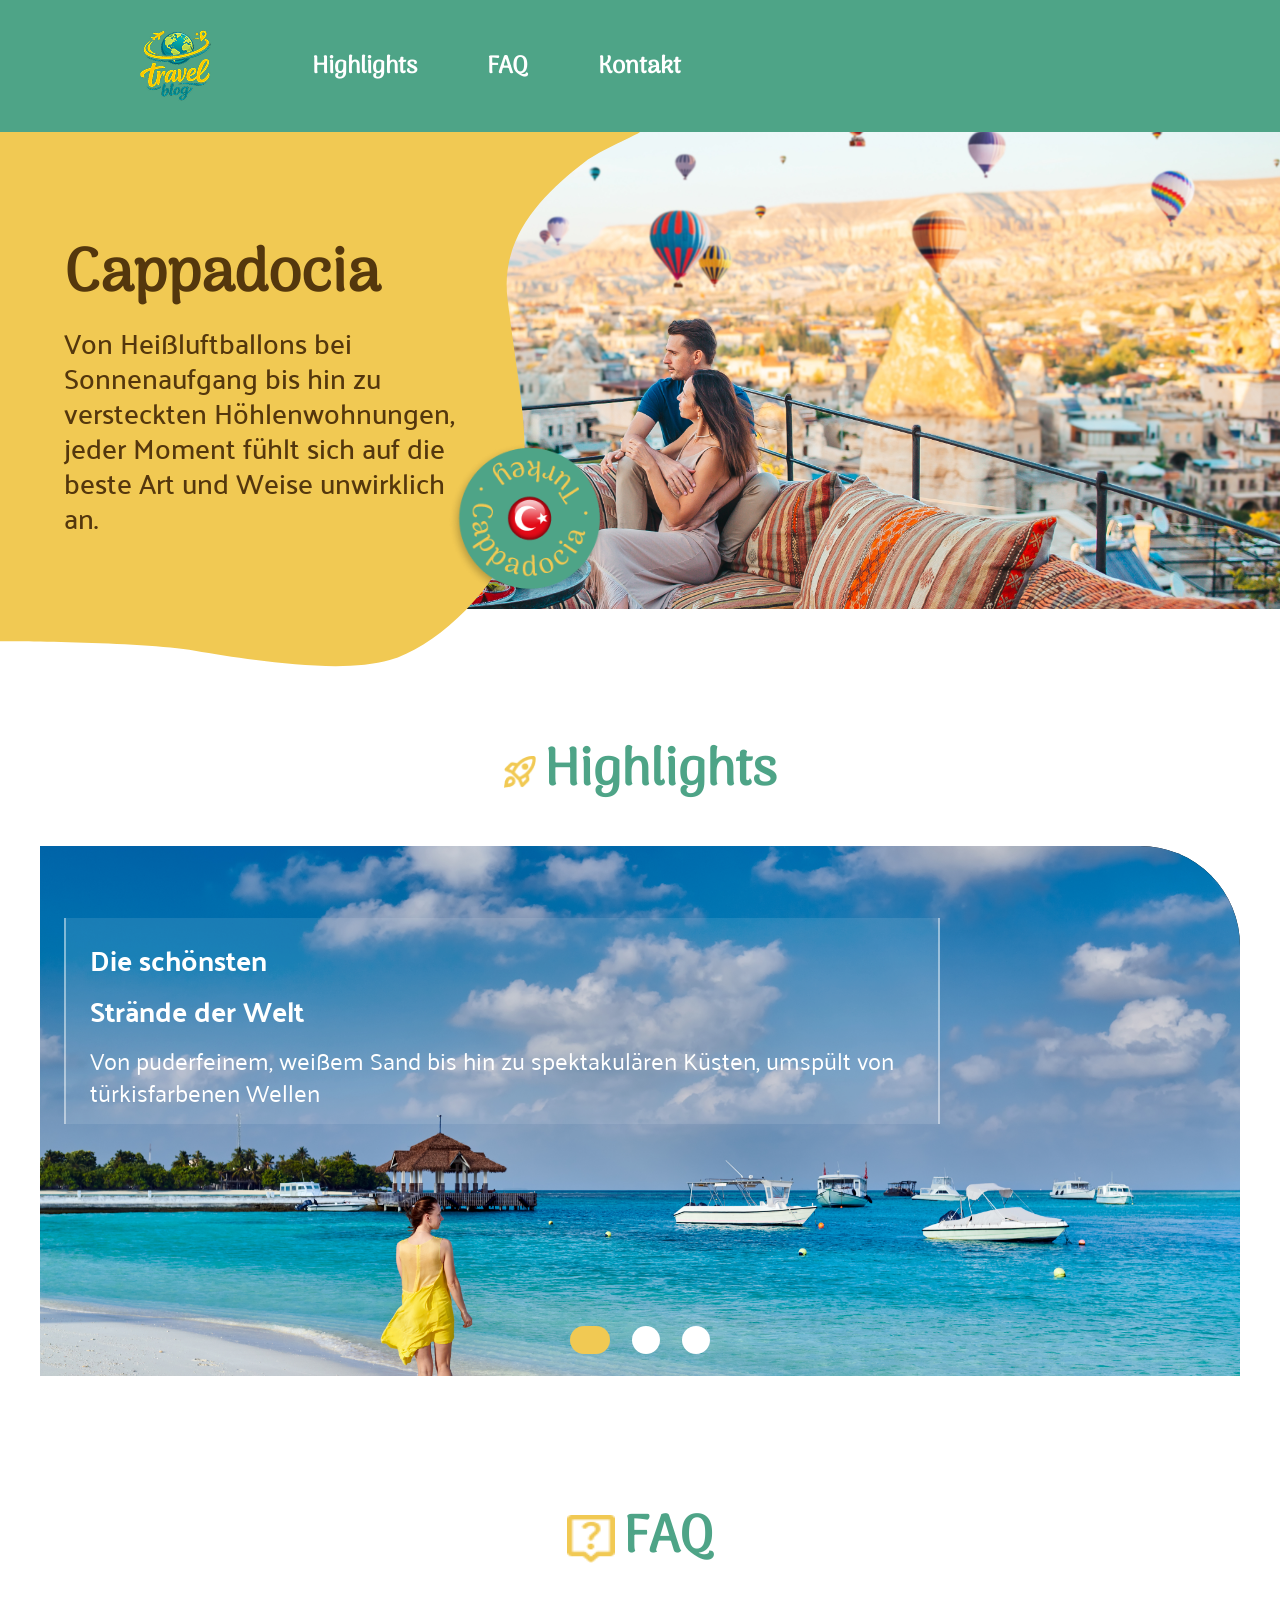
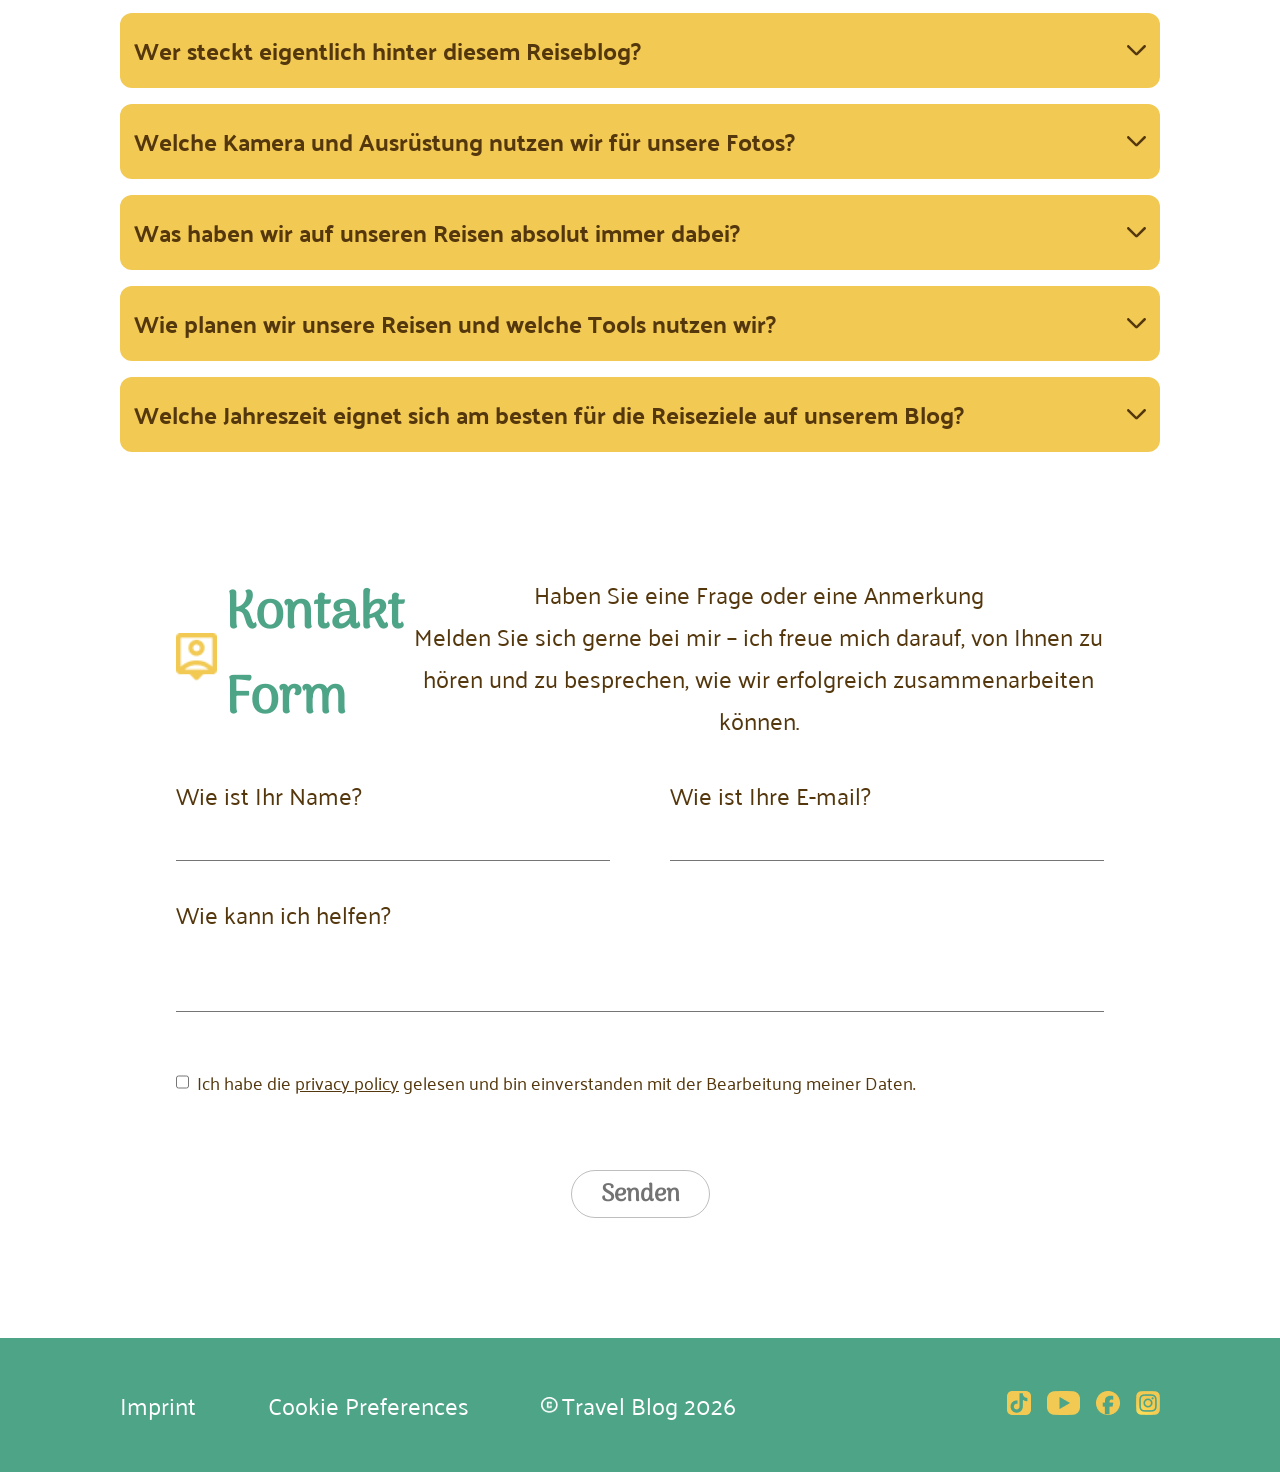
==== commit ef03e029: "feat: übersetzt und blog moritz angepasst" ====
--- a/html/index.html
+++ b/html/index.html
@@ -23,9 +23,7 @@
 
     <body>
         <header id="header">
-            <a href="./index.html"
-                ><img src="../assets/icons/logo.png" alt="Travel Blog Logo"
-            /></a>
+            <a href="./index.html"><img src="../assets/icons/logo.png" alt="Travel Blog Logo" /></a>
             <div class="nav-header">
                 <ul>
                     <li>
@@ -257,21 +255,15 @@
                         src="../assets/icons/h2-icons/h2-icon-form.png"
                         alt="Form Icon"
                     />
-                    <h2>Contact form</h2>
-                </div>
-                <p>
-                    Have a question or an idea to collaborate? <br />
-                    Get in touch—I’d love to hear from you and explore how we
-                    can work together.
-                </p>
-                <form
-                    action="../html/form-submit.html"
-                    class="contactform-form"
-                >
+                    <h2>Kontakt Form</h2>
+                    <p>Haben Sie eine Frage oder eine Anmerkung <br>
+                    Melden Sie sich gerne bei mir – ich freue mich darauf, von Ihnen zu hören und zu besprechen, wie wir erfolgreich zusammenarbeiten können.</p>
+                </div>
+                <form action="../html/form-submit.html" class="contactform-form">
                     <div class="contactform-labelrow">
                         <div class="contactform-label-input">
                             <label class="contactform-label" for="name"
-                                >What's your name?</label
+                                >Wie ist Ihr Name?</label
                             >
                             <input
                                 type="text"
@@ -282,7 +274,7 @@
                         </div>
                         <div class="contactform-label-input">
                             <label class="contactform-label" for="email"
-                                >What's your email?</label
+                                >Wie ist Ihre E-mail?</label
                             >
                             <input
                                 type="text"
@@ -293,7 +285,7 @@
                         </div>
                     </div>
                     <label class="contactform-label" for="help"
-                        >How can I help?</label
+                        >Wie kann ich helfen?</label
                     >
                     <input
                         type="text"
@@ -304,32 +296,31 @@
                     <div class="contactform-privacypolicy">
                         <input type="checkbox" id="privacypolicy-check" />
                         <label for="checkprivacypolicy"
-                            >I've read the
+                            >Ich habe die 
                             <a
                                 href="https://de.wikipedia.org/wiki/Datenschutz-Grundverordnung"
                                 >privacy policy</a
                             >
-                            and agree to the processing of my data as
-                            outlined.</label
-                        >
+                            gelesen und bin einverstanden mit der Bearbeitung meiner Daten.
+                        </label>
                     </div>
                     <button type="submit">
-                        <p>Send</p>
+                        <p>Senden</p>
                     </button>
                 </form>
             </section>
         </main>
         <footer>
             <div class="footer-text">
+                <a href="./imprint.html">Imprint</a>
+                <p>Cookie Preferences</p>
                 <div>
                     <img
                         src="../assets/icons/footer/footer-copyright.png"
                         alt="copyright"
                     />
-                    <p>Reiseblog 2026</p>
-                </div>
-                <a href="./imprint.html">Impressum</a>
-                <p>Cookie-Einstellungen</p>
+                    <p>Travel Blog 2026</p>
+                </div>
             </div>
             <div class="footer-icons">
                 <a href="https://www.tiktok.com" target="_blank">
--- a/css/landingpage/conatctform.css
+++ b/css/landingpage/conatctform.css
@@ -11,9 +11,9 @@
     flex-direction: column;
     align-items: center;
 }
-.contactform p{
+.headline p{
     text-align: center;
-    padding-bottom: 24px;
+    display: none;
 }
 
 .contactform-labelrow{
@@ -53,12 +53,20 @@
     border-style: solid;
     align-self: center;
 }
+
 .contactform-form > button > p{
     font-size: 24px;
     font-family: var(--arima);
     font-weight: 700;
     color: var(--grey);
     letter-spacing: 5%;
+}
+
+.contactform-form > button:hover{
+    background-color: var(--green);
+}
+.contactform-form > button > p:hover{
+    color: var(--yellow);
 }
 
 
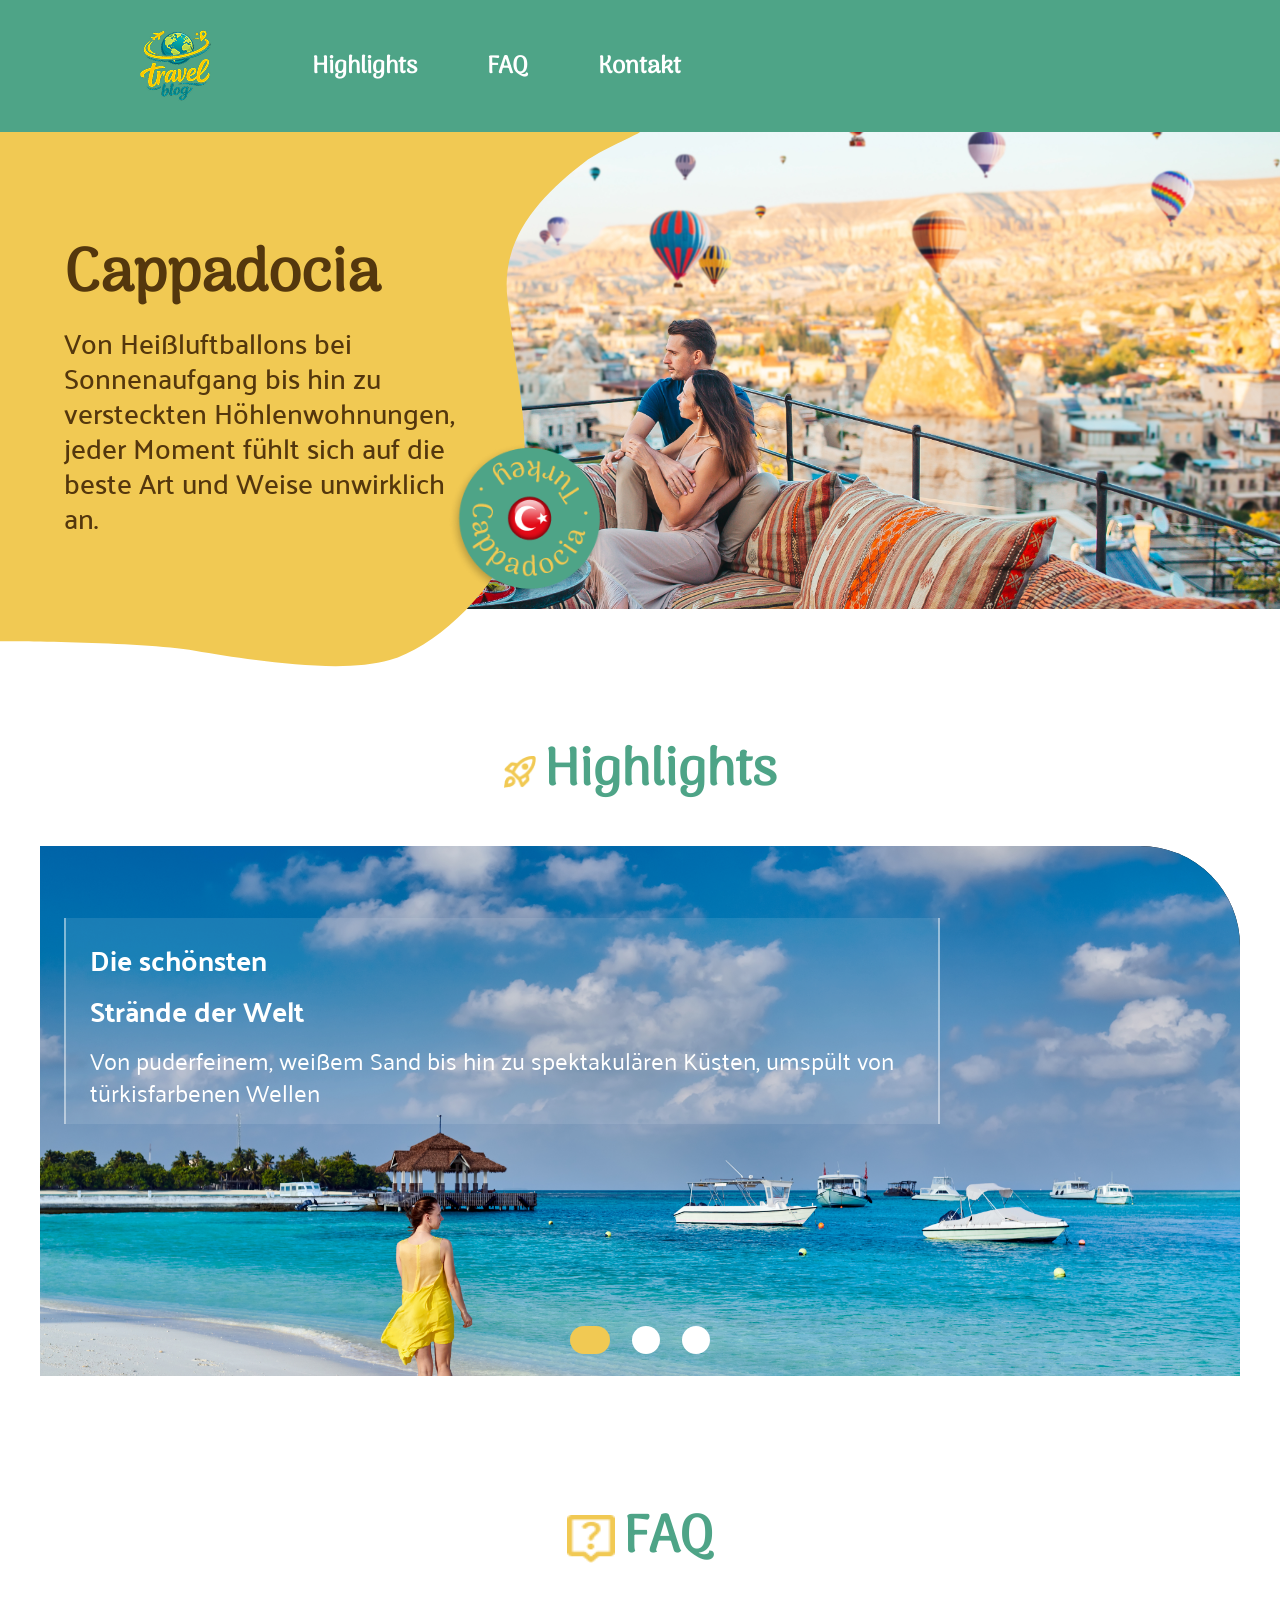
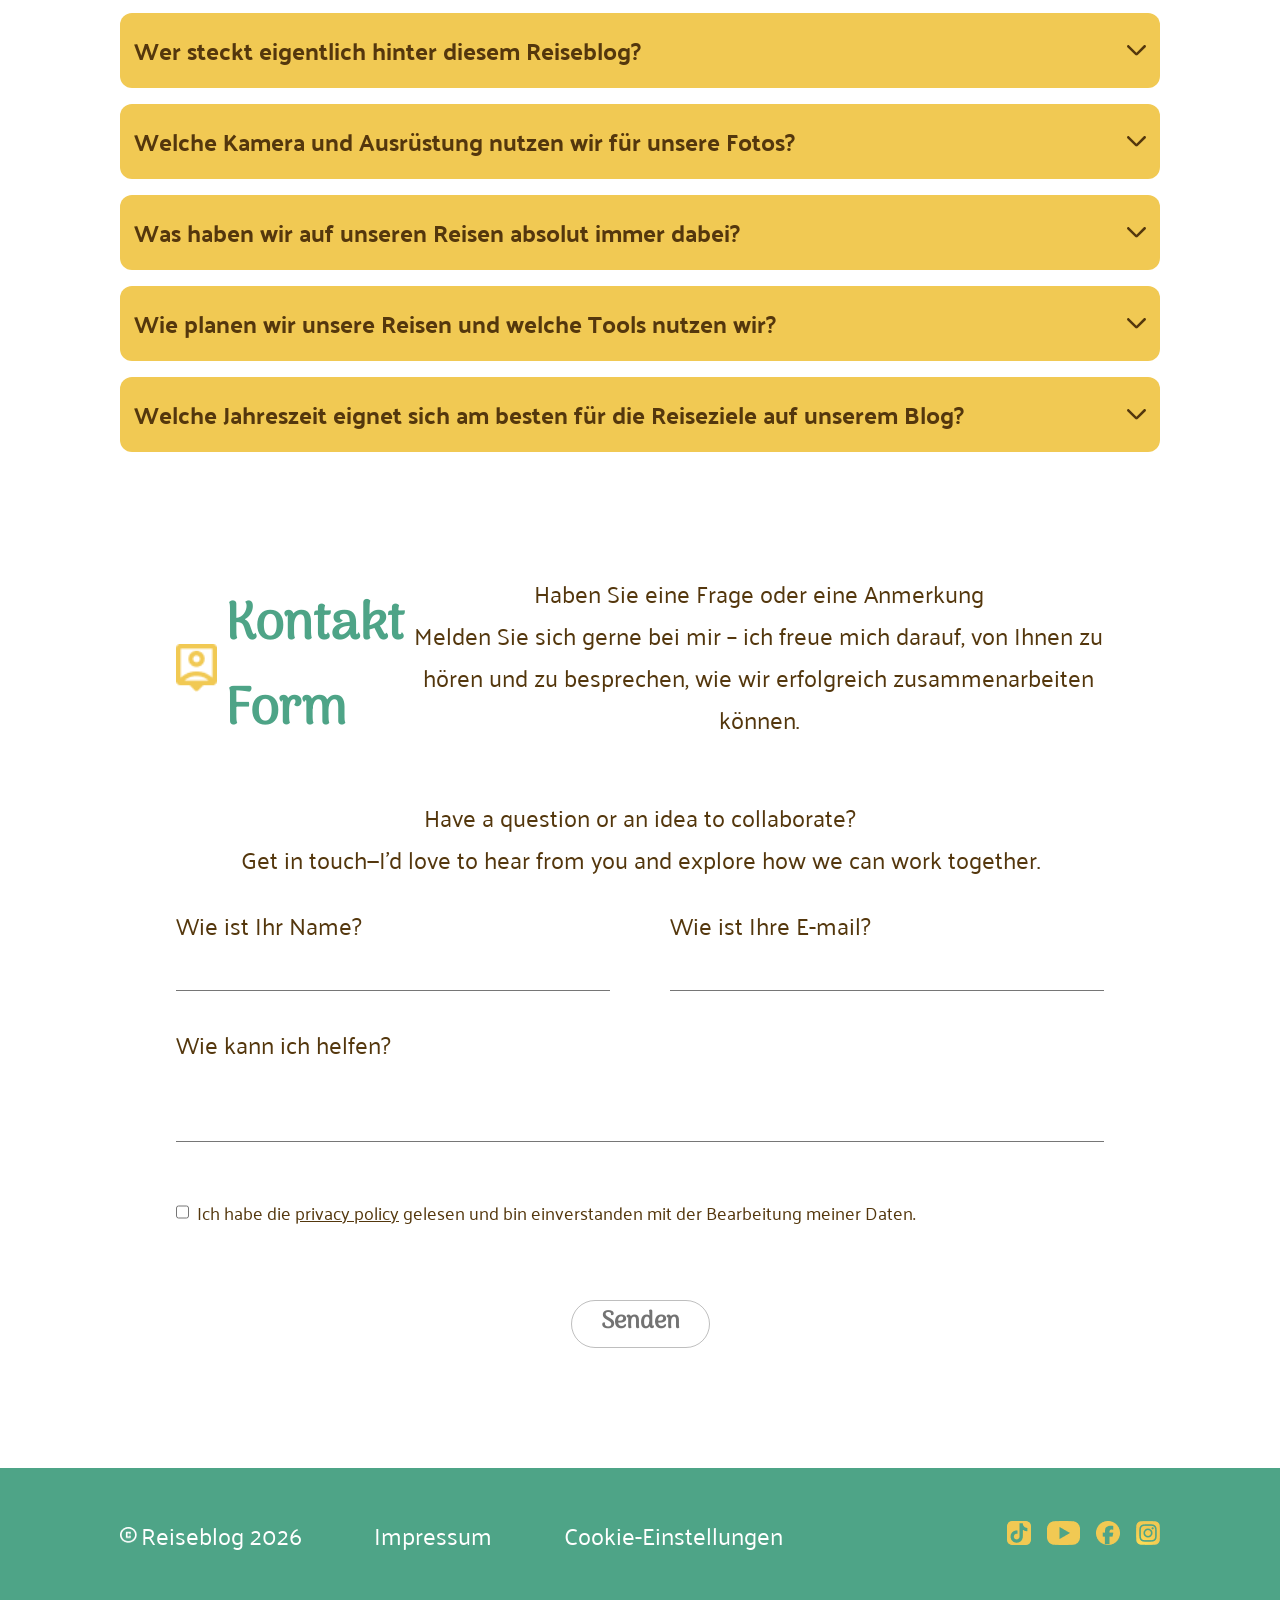
==== commit 3319216b: "Merge branch 'main' of github_comp:JeremyMembrez/Travel-Blog" ====
--- a/html/index.html
+++ b/html/index.html
@@ -23,7 +23,9 @@
 
     <body>
         <header id="header">
-            <a href="./index.html"><img src="../assets/icons/logo.png" alt="Travel Blog Logo" /></a>
+            <a href="./index.html"
+                ><img src="../assets/icons/logo.png" alt="Travel Blog Logo"
+            /></a>
             <div class="nav-header">
                 <ul>
                     <li>
@@ -259,7 +261,15 @@
                     <p>Haben Sie eine Frage oder eine Anmerkung <br>
                     Melden Sie sich gerne bei mir – ich freue mich darauf, von Ihnen zu hören und zu besprechen, wie wir erfolgreich zusammenarbeiten können.</p>
                 </div>
-                <form action="../html/form-submit.html" class="contactform-form">
+                <p>
+                    Have a question or an idea to collaborate? <br />
+                    Get in touch—I’d love to hear from you and explore how we
+                    can work together.
+                </p>
+                <form
+                    action="../html/form-submit.html"
+                    class="contactform-form"
+                >
                     <div class="contactform-labelrow">
                         <div class="contactform-label-input">
                             <label class="contactform-label" for="name"
@@ -312,15 +322,15 @@
         </main>
         <footer>
             <div class="footer-text">
-                <a href="./imprint.html">Imprint</a>
-                <p>Cookie Preferences</p>
                 <div>
                     <img
                         src="../assets/icons/footer/footer-copyright.png"
                         alt="copyright"
                     />
-                    <p>Travel Blog 2026</p>
-                </div>
+                    <p>Reiseblog 2026</p>
+                </div>
+                <a href="./imprint.html">Impressum</a>
+                <p>Cookie-Einstellungen</p>
             </div>
             <div class="footer-icons">
                 <a href="https://www.tiktok.com" target="_blank">
--- a/css/landingpage/conatctform.css
+++ b/css/landingpage/conatctform.css
@@ -11,9 +11,9 @@
     flex-direction: column;
     align-items: center;
 }
-.headline p{
+.contactform p{
     text-align: center;
-    display: none;
+    padding-bottom: 24px;
 }
 
 .contactform-labelrow{
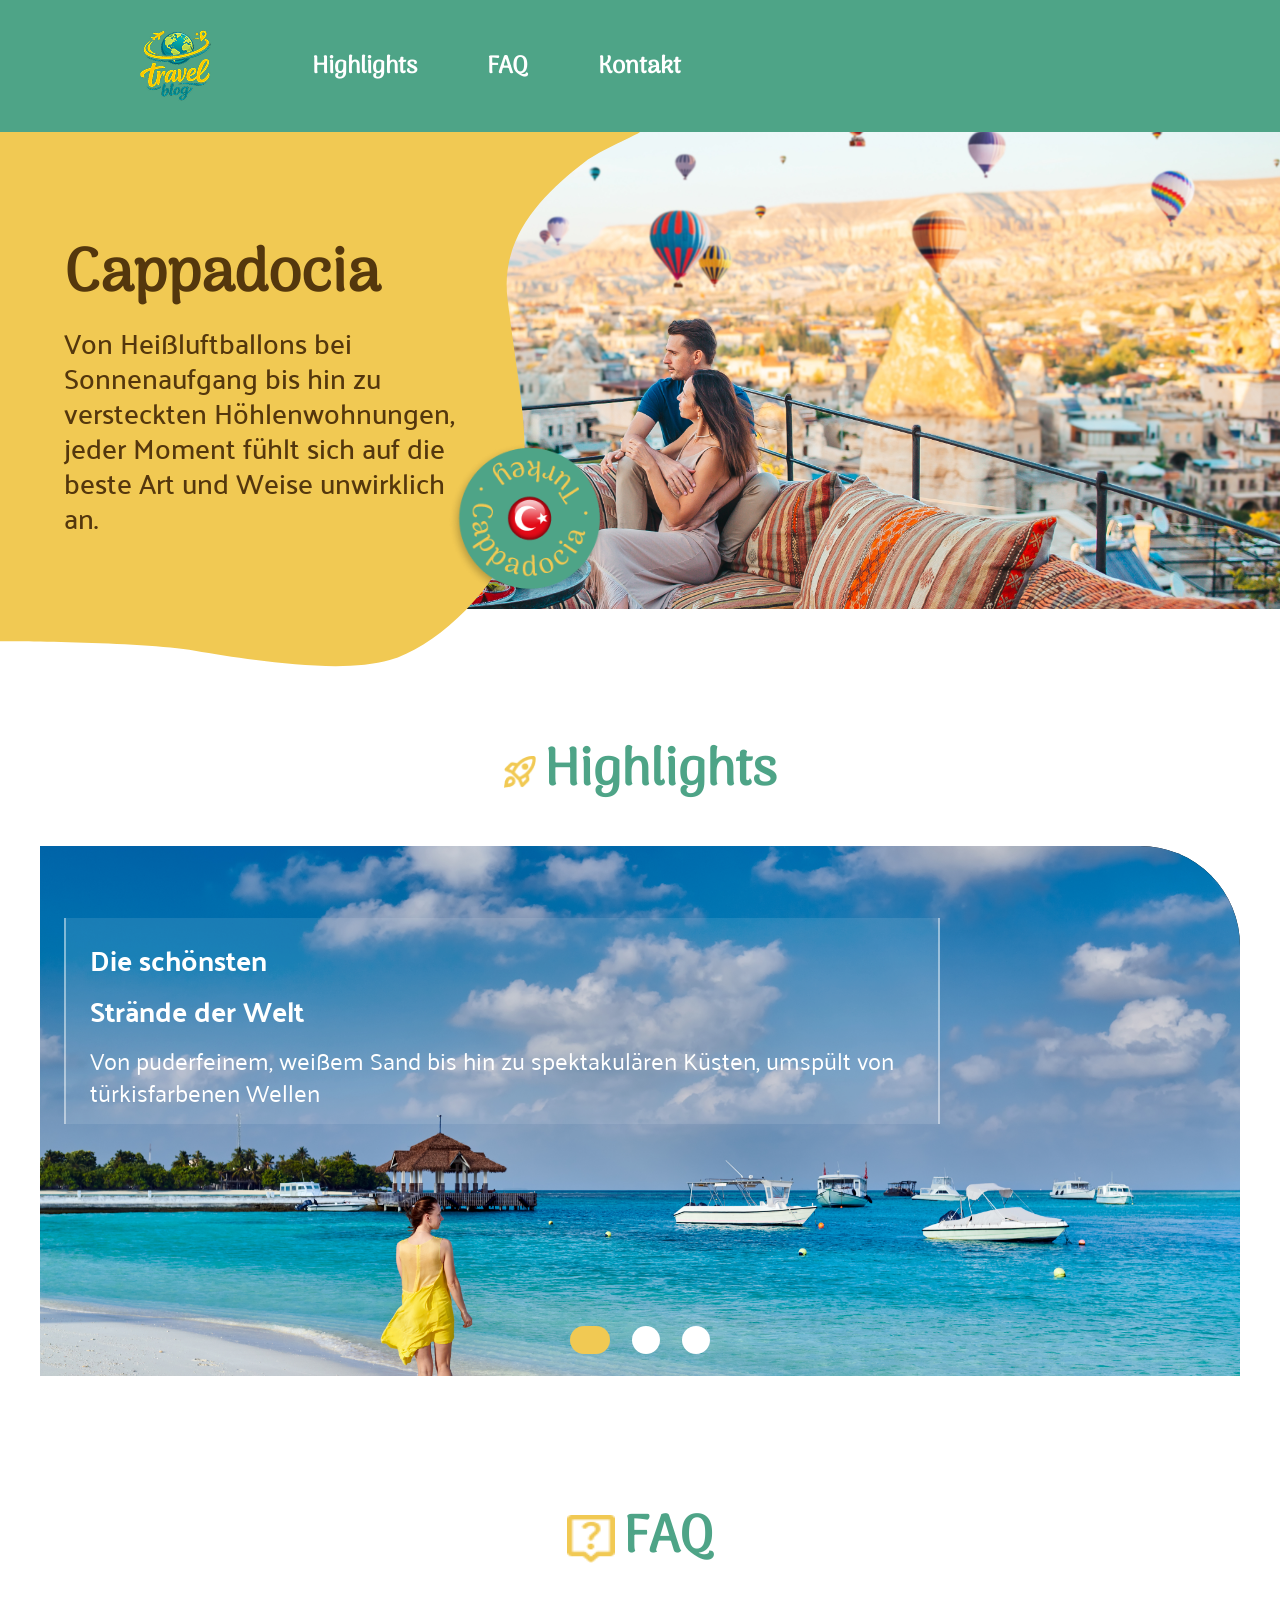
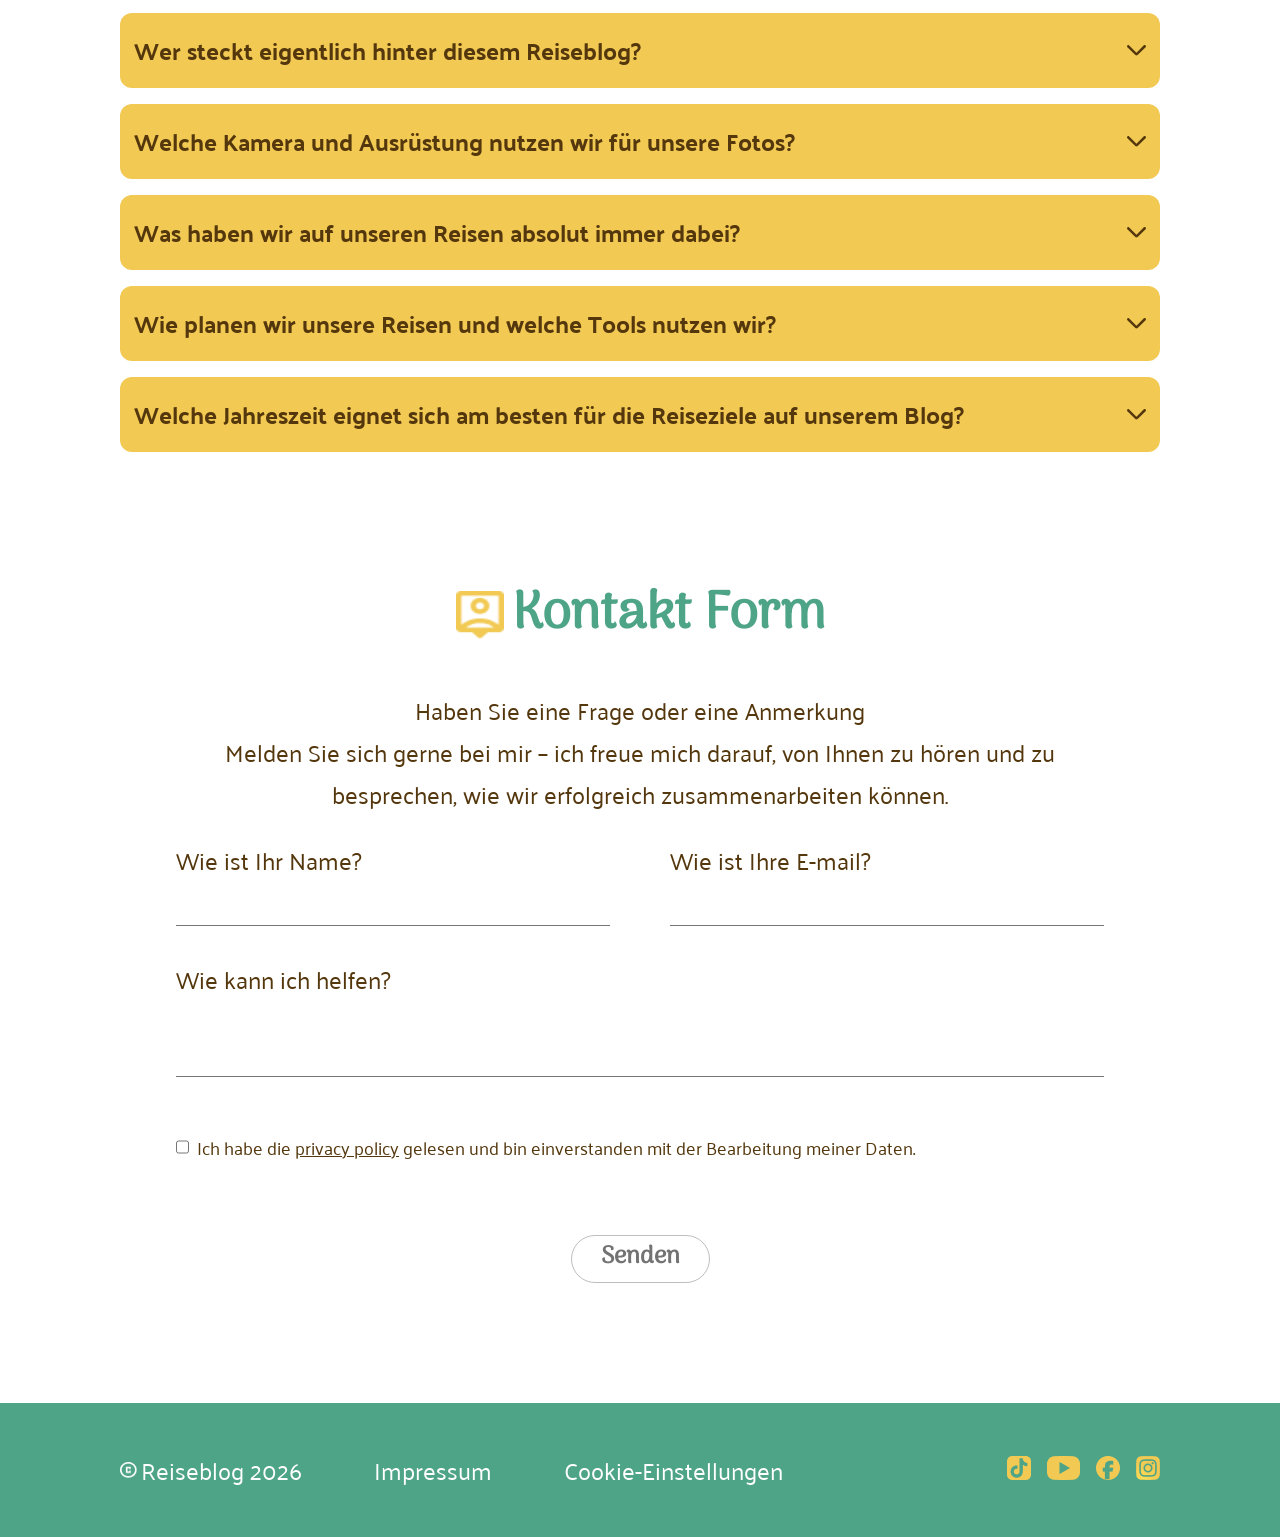
==== commit ce603926: "kontakt form wieder repariert" ====
--- a/html/index.html
+++ b/html/index.html
@@ -258,13 +258,10 @@
                         alt="Form Icon"
                     />
                     <h2>Kontakt Form</h2>
-                    <p>Haben Sie eine Frage oder eine Anmerkung <br>
-                    Melden Sie sich gerne bei mir – ich freue mich darauf, von Ihnen zu hören und zu besprechen, wie wir erfolgreich zusammenarbeiten können.</p>
                 </div>
                 <p>
-                    Have a question or an idea to collaborate? <br />
-                    Get in touch—I’d love to hear from you and explore how we
-                    can work together.
+                    Haben Sie eine Frage oder eine Anmerkung <br>  
+                    Melden Sie sich gerne bei mir – ich freue mich darauf, von Ihnen zu hören und zu besprechen, wie wir erfolgreich zusammenarbeiten können.
                 </p>
                 <form
                     action="../html/form-submit.html"
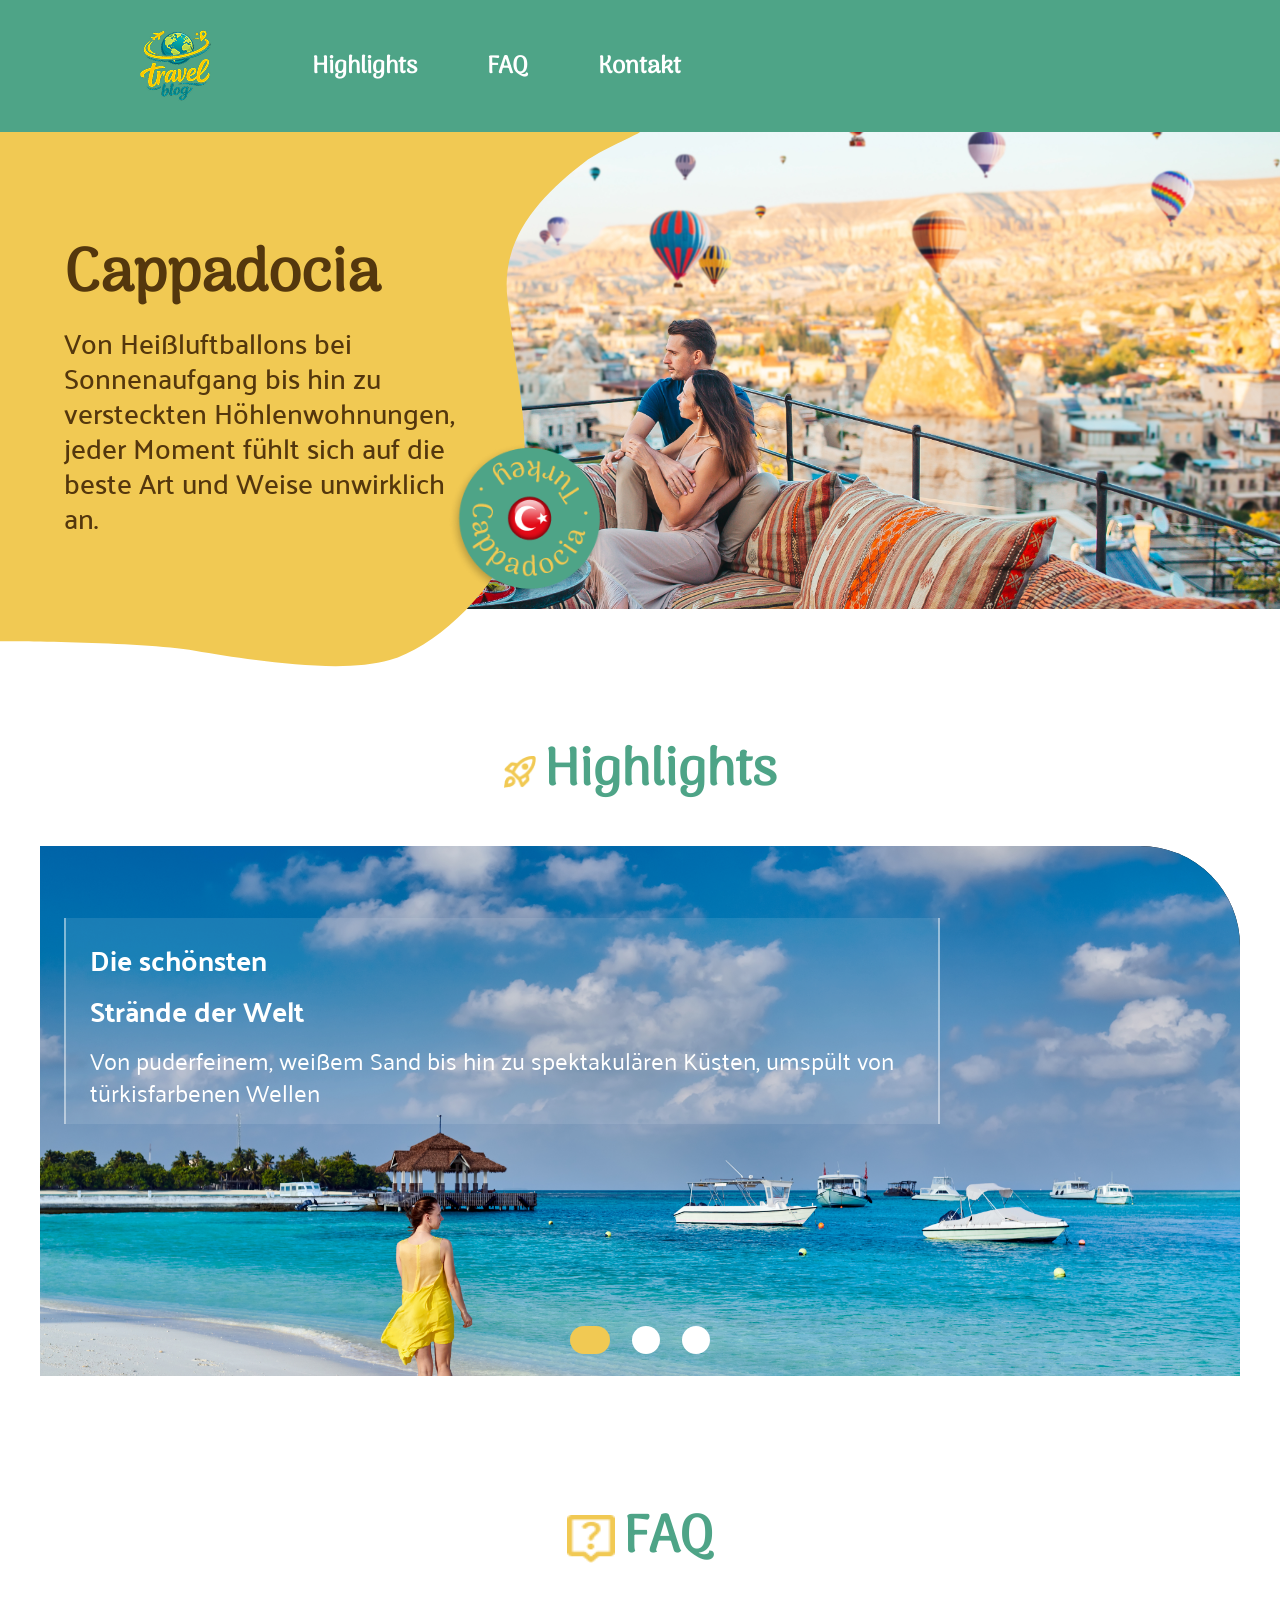
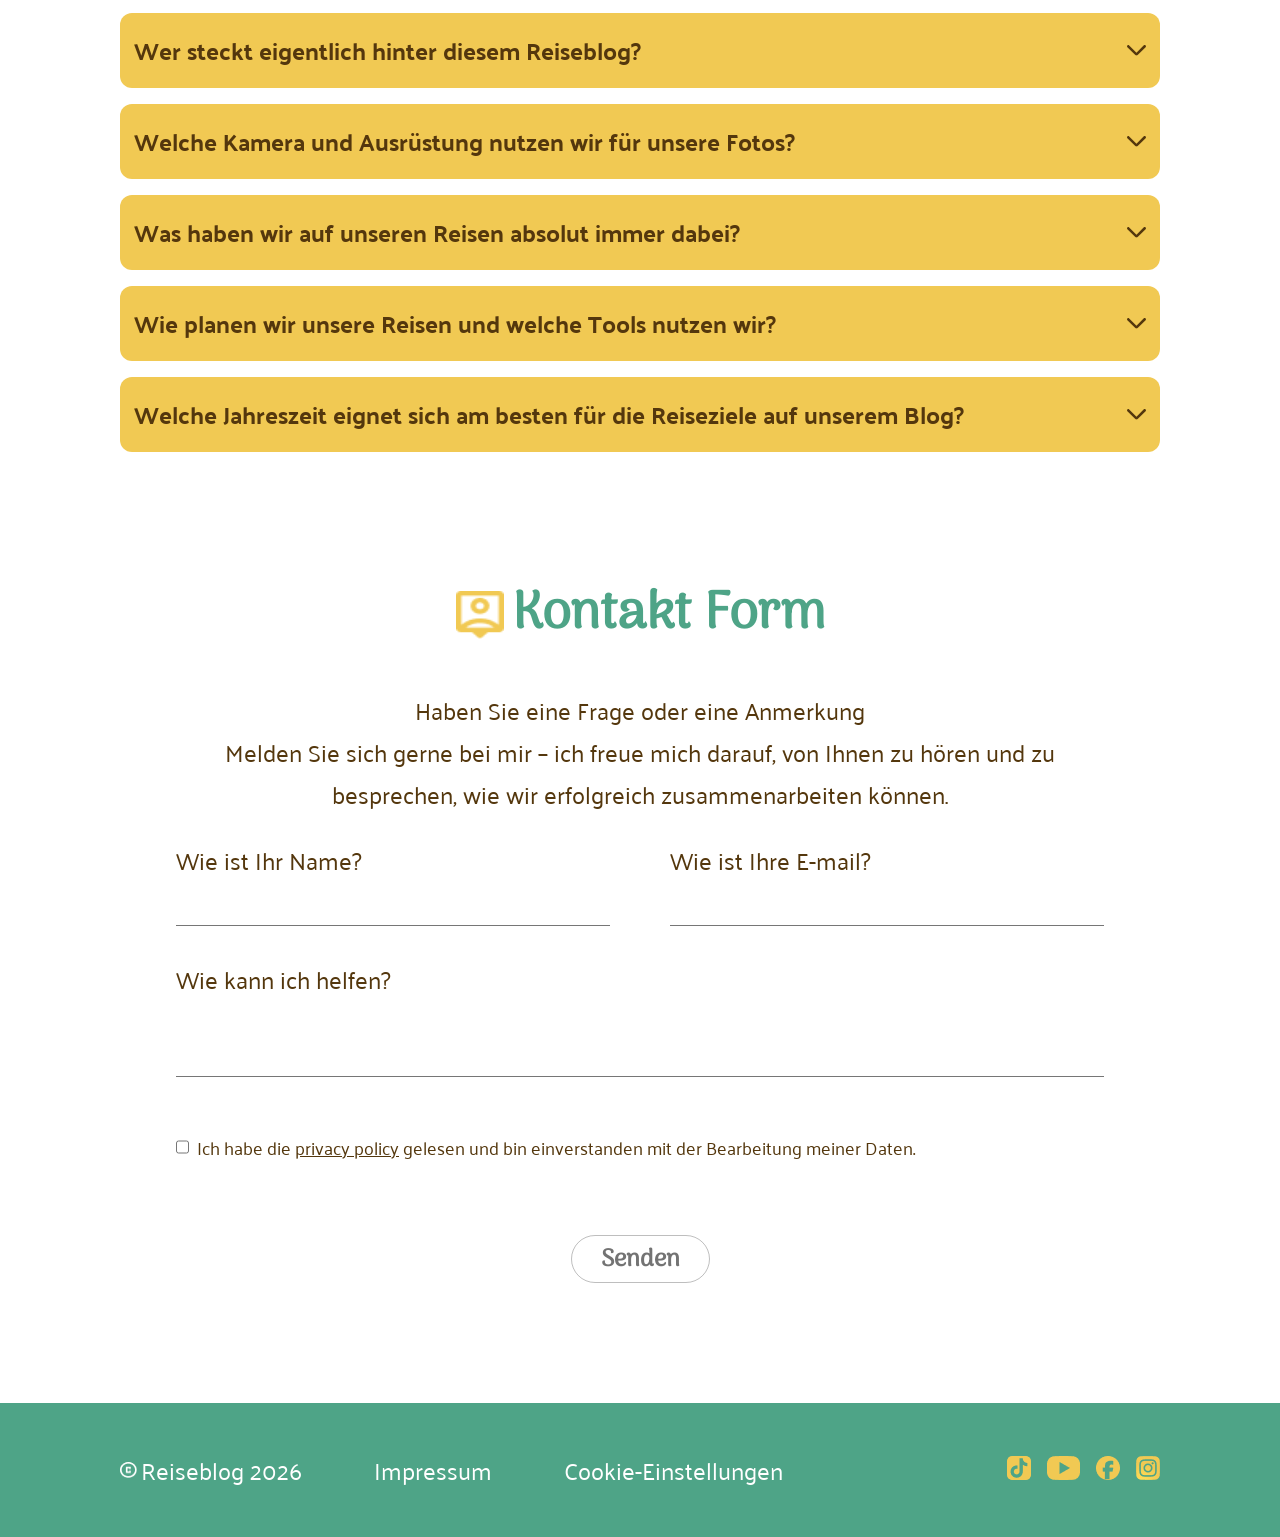
==== commit fd6d2ff1: "refactor: contactform send button fixed" ====
--- a/html/index.html
+++ b/html/index.html
@@ -301,9 +301,9 @@
                         class="contactform-input"
                     />
                     <div class="contactform-privacypolicy">
-                        <input type="checkbox" id="privacypolicy-check" />
-                        <label for="checkprivacypolicy"
-                            >Ich habe die 
+                        <input type="checkbox" id="privacypolicy-check"/>
+                        <label for="privacypolicy-check">
+                            Ich habe die 
                             <a
                                 href="https://de.wikipedia.org/wiki/Datenschutz-Grundverordnung"
                                 >privacy policy</a
--- a/css/landingpage/highlights.css
+++ b/css/landingpage/highlights.css
@@ -45,7 +45,7 @@
   overflow: hidden;
 }
 
-.slider-a > input {
+.slider-a > input { /*Styling der weißen Label*/
   appearance: none;
 
   background-color: rgba(255, 255, 255, 1);
@@ -58,7 +58,7 @@
   cursor: pointer;
 }
 
-.slider-a > input:checked {
+.slider-a > input:checked { /*Styling des aktiven Labels*/
   appearance: none;
 
   background-color: rgba(241, 201, 83, 1);
@@ -68,6 +68,7 @@
   width: 40px;
 
   cursor: pointer;
+  transition-duration: 250ms;
 }
 
 .radio-button {
--- a/css/landingpage/faq.css
+++ b/css/landingpage/faq.css
@@ -18,6 +18,7 @@
 
 summary {
     list-style: none;
+    cursor: pointer;
 
     display: flex;
     justify-content: space-between;
--- a/css/landingpage/conatctform.css
+++ b/css/landingpage/conatctform.css
@@ -52,6 +52,8 @@
     border-width: 1px;
     border-style: solid;
     align-self: center;
+
+    cursor: pointer;
 }
 
 .contactform-form > button > p{
@@ -60,13 +62,18 @@
     font-weight: 700;
     color: var(--grey);
     letter-spacing: 5%;
+    padding: 0;
 }
 
-.contactform-form > button:hover{
+.contactform:has(#privacypolicy-check:checked) button{
     background-color: var(--green);
 }
-.contactform-form > button > p:hover{
+.contactform:has(#privacypolicy-check:checked) button > p{
     color: var(--yellow);
+} 
+
+.contactform:has(#privacypolicy-check:checked) button:hover{
+    text-shadow: 1px 2px 0 rgba(0, 0, 0, 0.25);
 }
 
 
@@ -112,7 +119,7 @@
     }
 }
 
-@media screen and (min-width: 320px) and (max-width: 769px) {
+@media screen and (max-width: 769px) {
     .contactform-labelrow{
     display: flex;
     flex-direction: column;
@@ -120,8 +127,4 @@
     }
 }
 
-@media screen and (max-width: 319px) {
-    
-}
 
-
--- a/css/style.css
+++ b/css/style.css
@@ -1,3 +1,9 @@
+body {
+    display: flex;
+    flex-direction: column;
+    min-height: 100dvh;
+}
+
 * {
     margin: 0;
     box-sizing: border-box;
@@ -16,6 +22,7 @@
     flex-direction: column;
     justify-content: center;
     gap: 120px;
+    flex: 1;
 }
 
 .headline {
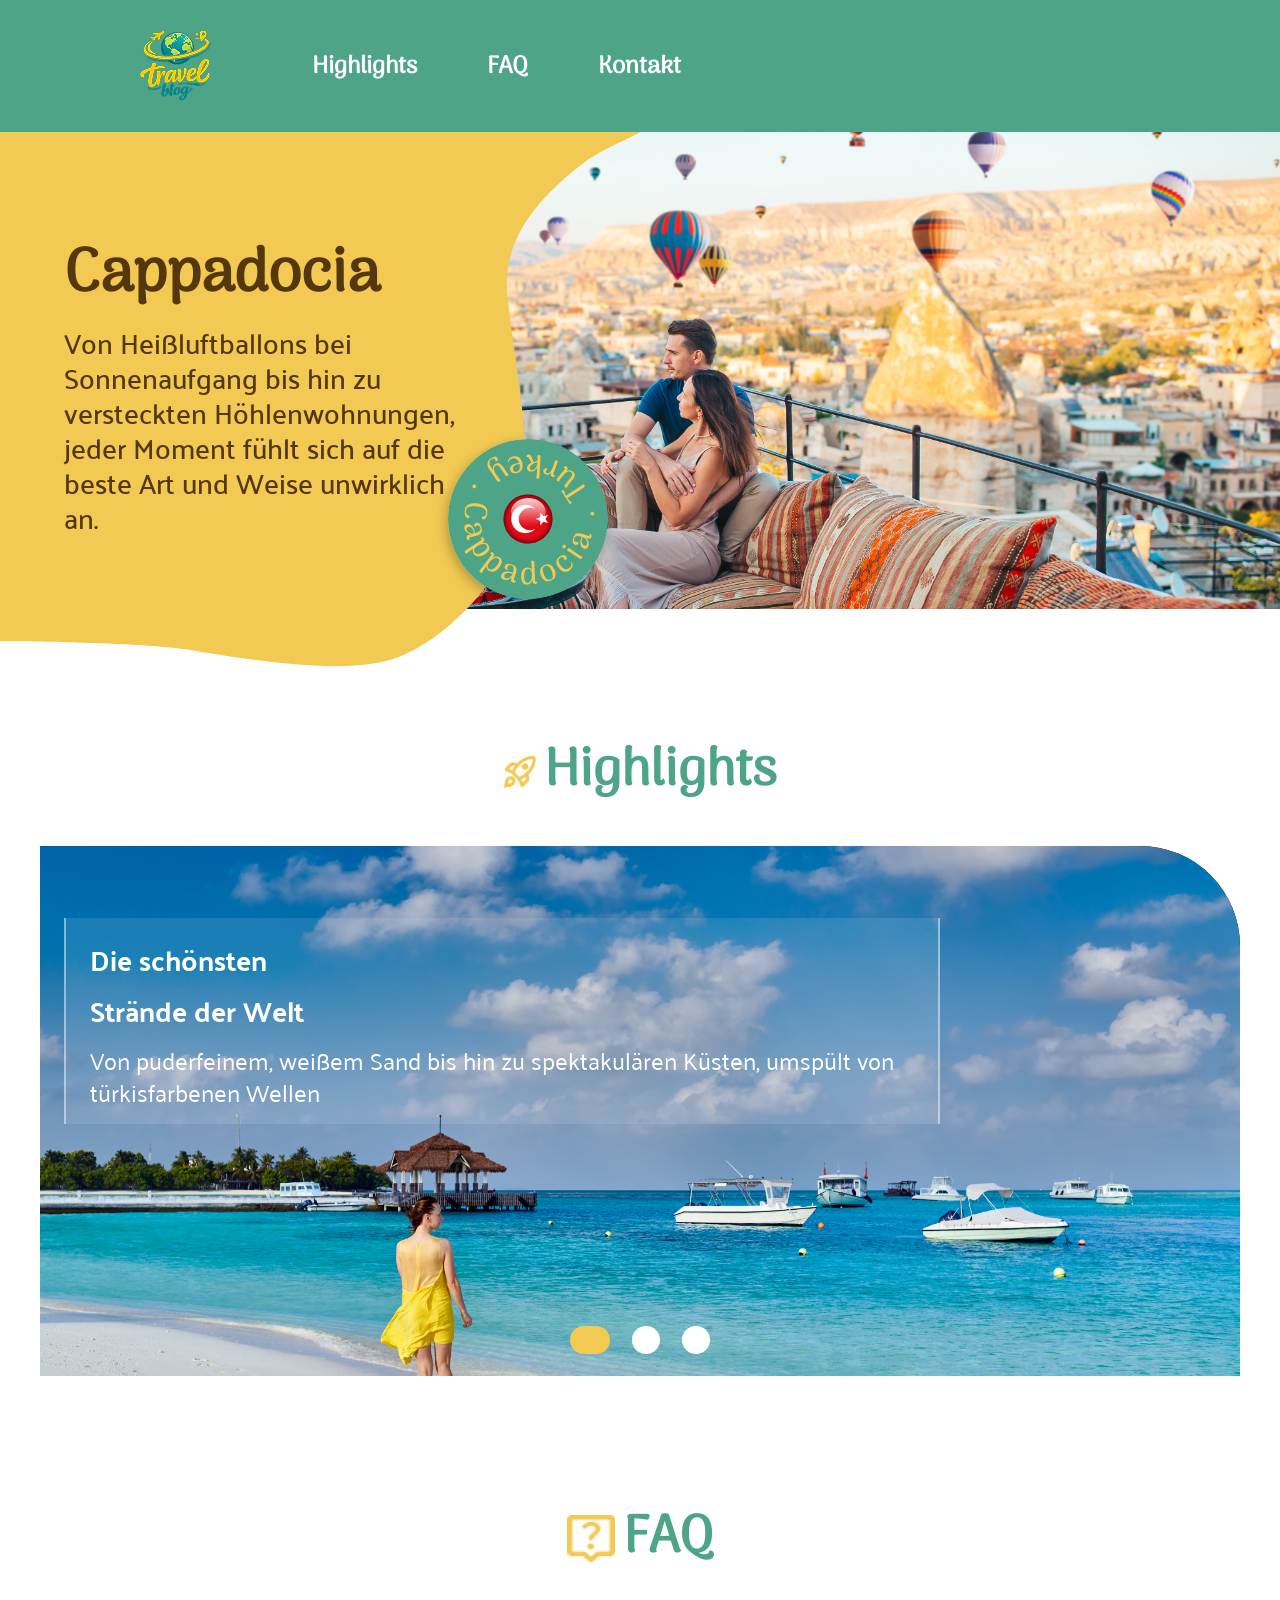
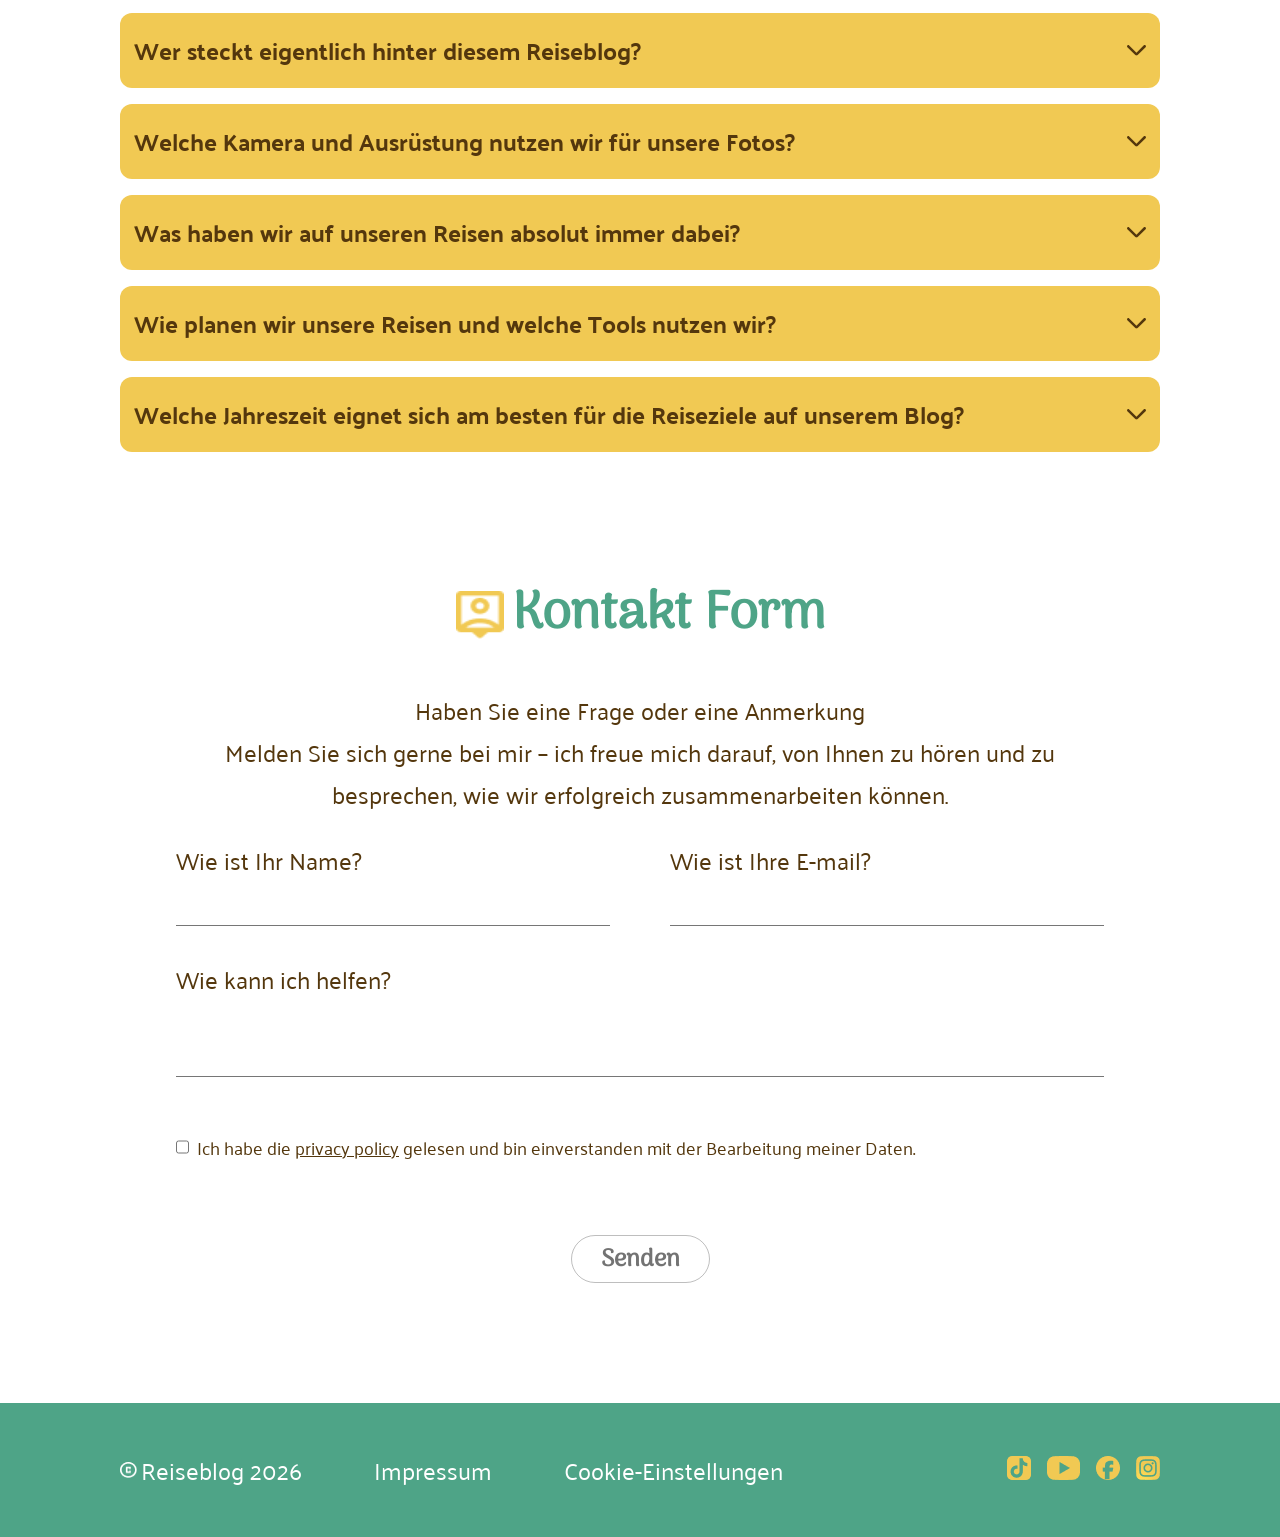
==== commit d0fb39cb: "refactor: edit animation at hero-section" ====
--- a/html/index.html
+++ b/html/index.html
@@ -67,10 +67,22 @@
                         die beste Art und Weise unwirklich an.
                     </p>
                 </div>
-                <img
-                    src="../assets/img/landingscreen/landingscreen-circle.png"
-                    alt="Destination Circle"
-                />
+                <div class="circle">
+                    <img class="circle-green"
+                        src="../assets/img/landingscreen/circle.svg"
+                        alt="Destination Circle"
+                    />
+                    <img
+                        class="circle-text"
+                        src="../assets/img/landingscreen/circle-text.svg"
+                        alt="Circle Text"
+                    />
+                    <img
+                        class="circle-flag"
+                        src="../assets/img/landingscreen/circle-flag.svg"
+                        alt="Circle Flag"
+                    />
+                </div>
             </div>
         </section>
         <main class="content">
@@ -260,8 +272,10 @@
                     <h2>Kontakt Form</h2>
                 </div>
                 <p>
-                    Haben Sie eine Frage oder eine Anmerkung <br>  
-                    Melden Sie sich gerne bei mir – ich freue mich darauf, von Ihnen zu hören und zu besprechen, wie wir erfolgreich zusammenarbeiten können.
+                    Haben Sie eine Frage oder eine Anmerkung <br />
+                    Melden Sie sich gerne bei mir – ich freue mich darauf, von
+                    Ihnen zu hören und zu besprechen, wie wir erfolgreich
+                    zusammenarbeiten können.
                 </p>
                 <form
                     action="../html/form-submit.html"
@@ -301,14 +315,15 @@
                         class="contactform-input"
                     />
                     <div class="contactform-privacypolicy">
-                        <input type="checkbox" id="privacypolicy-check"/>
-                        <label for="privacypolicy-check">
-                            Ich habe die 
+                        <input type="checkbox" id="privacypolicy-check" />
+                        <label for="checkprivacypolicy"
+                            >Ich habe die
                             <a
                                 href="https://de.wikipedia.org/wiki/Datenschutz-Grundverordnung"
                                 >privacy policy</a
                             >
-                            gelesen und bin einverstanden mit der Bearbeitung meiner Daten.
+                            gelesen und bin einverstanden mit der Bearbeitung
+                            meiner Daten.
                         </label>
                     </div>
                     <button type="submit">
--- a/css/landingpage/landingscreen.css
+++ b/css/landingpage/landingscreen.css
@@ -18,14 +18,37 @@
     background-size: 60% 60%;
 }
 
-.hero-section > img {
+.circle {
     width: 160px;
 
-    position: absolute;
+    position: relative;
     top: 30%;
     left: 15%;
+}
+
+.circle-green {
+    box-shadow: -2px 4px 10.8px rgba(0, 0, 0, 0.25);
+    border-radius: 50%;
+}
+
+.circle-text {
+    width: 132px;
+    margin: 15px;
+
+    position: absolute;
+    top: 0px;
+    left: 0px;
 
     animation: circle-rotate 8s linear infinite;
+}
+
+.circle-flag {
+    width: 50px;
+    margin: 55px;
+
+    position: absolute;
+    top: 0px;
+    left: 0px;
 }
 
 .hero-text {
@@ -64,7 +87,7 @@
         background-size: 50% 80%;
     }
 
-    .hero-section > img {
+    .circle {
         left: 25%;
         top: 40%;
     }
@@ -80,7 +103,7 @@
         height: calc(100dvh - 104px);
     }
 
-    .hero-section > img {
+    .circle {
         top: 50%;
         left: 30%;
     }
@@ -106,8 +129,8 @@
         background-size: 50%;
     }
 
-    .hero-section > img {
-        top: 65%;
+    .circle {
+        top: 40%;
         left: 35%;
     }
 }
@@ -128,7 +151,7 @@
         top: 115px;
     }
 
-    .hero-section > img {
+    .circle {
         top: 370px;
     }
 }
